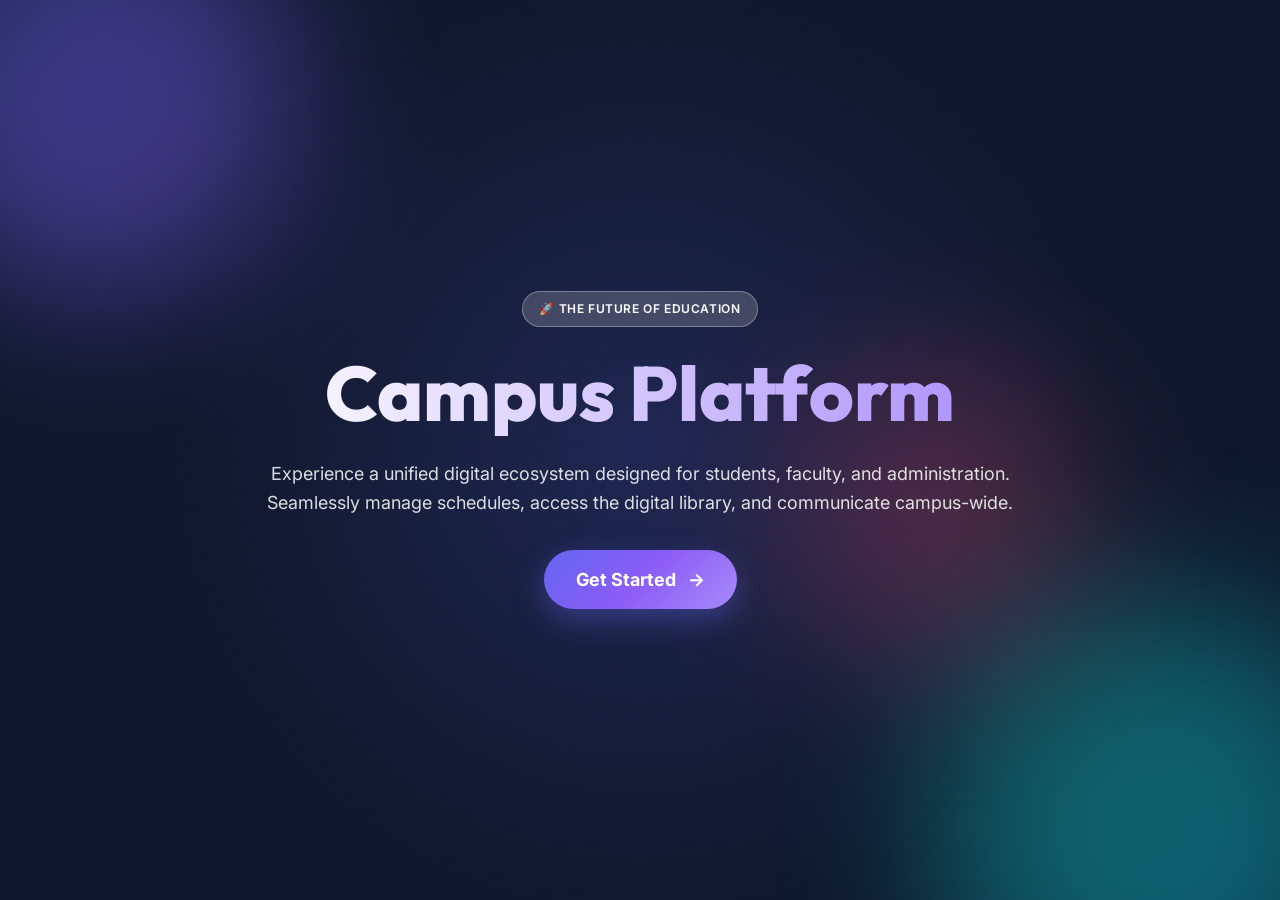
==== index.html @ b272605c "new project begins" ====
<!DOCTYPE html>
<html lang="en">
<head>
  <meta charset="UTF-8">
  <meta name="viewport" content="width=device-width, initial-scale=1.0">
  <meta name="description" content="Campus Platform — Introduction">
  <title>Welcome to Campus Platform</title>
  <link rel="stylesheet" href="css/variables.css">
  <link rel="stylesheet" href="css/base.css">
  <link rel="stylesheet" href="css/components.css">
  <link rel="stylesheet" href="css/themes.css">
  <link rel="stylesheet" href="css/login.css">
  <style>
    .intro-page {
      min-height: 100vh;
      display: flex;
      flex-direction: column;
      align-items: center;
      justify-content: center;
      text-align: center;
      padding: var(--sp-6);
      position: relative;
      z-index: 1;
      color: white;
    }
    .intro-content {
      max-width: 800px;
      animation: scaleIn 0.8s cubic-bezier(0.16, 1, 0.3, 1);
    }
    .intro-title {
      font-size: clamp(3rem, 6vw, 5rem);
      font-weight: var(--fw-extrabold);
      line-height: 1.1;
      margin-bottom: var(--sp-6);
      background: linear-gradient(to right, #ffffff, #a78bfa);
      -webkit-background-clip: text;
      -webkit-text-fill-color: transparent;
    }
    .intro-desc {
      font-size: var(--fs-lg);
      color: rgba(255,255,255,0.85);
      margin-bottom: var(--sp-8);
      line-height: 1.6;
    }
    .btn-get-started {
      display: inline-flex;
      align-items: center;
      gap: var(--sp-3);
      padding: var(--sp-4) var(--sp-8);
      font-size: var(--fs-lg);
      font-weight: var(--fw-bold);
      color: white;
      background: var(--grad-primary);
      border-radius: var(--radius-full);
      text-decoration: none;
      box-shadow: 0 10px 30px rgba(99, 102, 241, 0.4);
      transition: all 0.3s ease;
    }
    .btn-get-started:hover {
      transform: translateY(-3px);
      box-shadow: 0 15px 40px rgba(99, 102, 241, 0.6);
    }
    .intro-bg {
      position: fixed;
      inset: 0;
      background: #0f172a;
      z-index: 0;
    }
    .intro-bg::before {
      content: '';
      position: absolute;
      inset: 0;
      background: radial-gradient(circle at 50% 50%, rgba(99, 102, 241, 0.2) 0%, transparent 60%);
    }
  </style>
</head>
<body>
  <div class="intro-bg">
    <div class="login-mesh"></div>
    <div class="glowing-orb orb-1"></div>
    <div class="glowing-orb orb-2"></div>
    <div class="glowing-orb orb-3"></div>
  </div>

  <div class="intro-page">
    <div class="intro-content">
      <div class="hero-badge" style="margin: 0 auto var(--sp-6);">🚀 The Future of Education</div>
      <h1 class="intro-title">Campus Platform</h1>
      <p class="intro-desc">Experience a unified digital ecosystem designed for students, faculty, and administration. Seamlessly manage schedules, access the digital library, and communicate campus-wide.</p>
      
      <a href="introduction.html" class="btn-get-started">
        Get Started <span>→</span>
      </a>
    </div>
  </div>

  <script src="js/utils.js"></script>
  <script src="js/theme.js"></script>
</body>
</html>
---- css/variables.css ----
/* ============================================
   DESIGN TOKENS — College Campus Website
   ============================================ */

:root {
  /* ── Primary Palette ── */
  --clr-primary-50:  #eef2ff;
  --clr-primary-100: #e0e7ff;
  --clr-primary-200: #c7d2fe;
  --clr-primary-300: #a5b4fc;
  --clr-primary-400: #818cf8;
  --clr-primary-500: #6366f1;
  --clr-primary-600: #4f46e5;
  --clr-primary-700: #4338ca;
  --clr-primary-800: #3730a3;
  --clr-primary-900: #312e81;

  /* ── Accent — Teal/Cyan ── */
  --clr-accent-400: #2dd4bf;
  --clr-accent-500: #14b8a6;
  --clr-accent-600: #0d9488;

  /* ── Warning — Amber ── */
  --clr-warning-400: #fbbf24;
  --clr-warning-500: #f59e0b;
  --clr-warning-600: #d97706;

  /* ── Danger — Rose ── */
  --clr-danger-400: #fb7185;
  --clr-danger-500: #f43f5e;
  --clr-danger-600: #e11d48;

  /* ── Success — Emerald ── */
  --clr-success-400: #34d399;
  --clr-success-500: #10b981;
  --clr-success-600: #059669;

  /* ── Neutrals ── */
  --clr-neutral-50:  #f8fafc;
  --clr-neutral-100: #f1f5f9;
  --clr-neutral-200: #e2e8f0;
  --clr-neutral-300: #cbd5e1;
  --clr-neutral-400: #94a3b8;
  --clr-neutral-500: #64748b;
  --clr-neutral-600: #475569;
  --clr-neutral-700: #334155;
  --clr-neutral-800: #1e293b;
  --clr-neutral-900: #0f172a;
  --clr-neutral-950: #020617;

  /* ── Semantic Colors (Light Theme) ── */
  --bg-body:        #f0f2f8;
  --bg-surface:     #ffffff;
  --bg-surface-alt: #f8f9fc;
  --bg-glass:       rgba(255, 255, 255, 0.65);
  --bg-glass-hover: rgba(255, 255, 255, 0.8);
  --bg-sidebar:     rgba(255, 255, 255, 0.85);
  --bg-input:       #ffffff;
  --bg-overlay:     rgba(15, 23, 42, 0.5);

  --text-primary:   #0f172a;
  --text-secondary: #475569;
  --text-tertiary:  #94a3b8;
  --text-inverse:   #ffffff;
  --text-link:      #4f46e5;

  --border-color:   #e2e8f0;
  --border-light:   rgba(226, 232, 240, 0.6);

  /* ── Gradients ── */
  --grad-primary:   linear-gradient(135deg, #6366f1 0%, #8b5cf6 50%, #a78bfa 100%);
  --grad-accent:    linear-gradient(135deg, #14b8a6 0%, #06b6d4 100%);
  --grad-danger:    linear-gradient(135deg, #f43f5e 0%, #fb7185 100%);
  --grad-warm:      linear-gradient(135deg, #f59e0b 0%, #f97316 100%);
  --grad-hero:      linear-gradient(135deg, #312e81 0%, #4f46e5 30%, #7c3aed 60%, #a78bfa 100%);
  --grad-sidebar:   linear-gradient(180deg, #4f46e5 0%, #6366f1 50%, #7c3aed 100%);

  /* ── Typography ── */
  --font-body:    'Inter', -apple-system, BlinkMacSystemFont, 'Segoe UI', sans-serif;
  --font-heading: 'Outfit', 'Inter', sans-serif;
  --font-mono:    'JetBrains Mono', 'Fira Code', monospace;

  --fs-xs:   0.75rem;    /* 12px */
  --fs-sm:   0.8125rem;  /* 13px */
  --fs-base: 0.9375rem;  /* 15px */
  --fs-md:   1rem;       /* 16px */
  --fs-lg:   1.125rem;   /* 18px */
  --fs-xl:   1.25rem;    /* 20px */
  --fs-2xl:  1.5rem;     /* 24px */
  --fs-3xl:  1.875rem;   /* 30px */
  --fs-4xl:  2.25rem;    /* 36px */

  --fw-normal:   400;
  --fw-medium:   500;
  --fw-semibold: 600;
  --fw-bold:     700;
  --fw-extrabold:800;

  --lh-tight:  1.25;
  --lh-normal: 1.5;
  --lh-relaxed:1.625;

  /* ── Spacing ── */
  --sp-1:  0.25rem;   /* 4px  */
  --sp-2:  0.5rem;    /* 8px  */
  --sp-3:  0.75rem;   /* 12px */
  --sp-4:  1rem;      /* 16px */
  --sp-5:  1.25rem;   /* 20px */
  --sp-6:  1.5rem;    /* 24px */
  --sp-8:  2rem;      /* 32px */
  --sp-10: 2.5rem;    /* 40px */
  --sp-12: 3rem;      /* 48px */
  --sp-16: 4rem;      /* 64px */
  --sp-20: 5rem;      /* 80px */

  /* ── Border Radius ── */
  --radius-sm:   0.375rem;   /* 6px  */
  --radius-md:   0.5rem;     /* 8px  */
  --radius-lg:   0.75rem;    /* 12px */
  --radius-xl:   1rem;       /* 16px */
  --radius-2xl:  1.5rem;     /* 24px */
  --radius-full: 9999px;

  /* ── Shadows ── */
  --shadow-xs:    0 1px 2px rgba(0,0,0,0.05);
  --shadow-sm:    0 1px 3px rgba(0,0,0,0.08), 0 1px 2px rgba(0,0,0,0.06);
  --shadow-md:    0 4px 6px -1px rgba(0,0,0,0.08), 0 2px 4px -1px rgba(0,0,0,0.06);
  --shadow-lg:    0 10px 15px -3px rgba(0,0,0,0.08), 0 4px 6px -2px rgba(0,0,0,0.04);
  --shadow-xl:    0 20px 25px -5px rgba(0,0,0,0.08), 0 10px 10px -5px rgba(0,0,0,0.04);
  --shadow-2xl:   0 25px 50px -12px rgba(0,0,0,0.2);
  --shadow-glow:  0 0 20px rgba(99,102,241,0.3);
  --shadow-glass: 0 8px 32px rgba(0,0,0,0.08);

  /* ── Transitions ── */
  --transition-fast:   150ms cubic-bezier(0.4, 0, 0.2, 1);
  --transition-base:   250ms cubic-bezier(0.4, 0, 0.2, 1);
  --transition-slow:   350ms cubic-bezier(0.4, 0, 0.2, 1);
  --transition-spring: 500ms cubic-bezier(0.34, 1.56, 0.64, 1);

  /* ── Z-Index Scale ── */
  --z-dropdown: 100;
  --z-sticky:   200;
  --z-overlay:  300;
  --z-modal:    400;
  --z-toast:    500;
  --z-tooltip:  600;

  /* ── Layout ── */
  --sidebar-width:     260px;
  --sidebar-collapsed: 72px;
  --header-height:     64px;
  --max-content-width: 1200px;
}
---- css/base.css ----
/* ============================================
   BASE STYLES — Reset, Typography, Globals
   ============================================ */

@import url('https://fonts.googleapis.com/css2?family=Inter:wght@300;400;500;600;700;800&family=Outfit:wght@400;500;600;700;800&family=JetBrains+Mono:wght@400;500&display=swap');

/* ── Reset ── */
*,
*::before,
*::after {
  margin: 0;
  padding: 0;
  box-sizing: border-box;
}

html {
  scroll-behavior: smooth;
  -webkit-text-size-adjust: 100%;
  font-size: 16px;
}

body {
  font-family: var(--font-body);
  font-size: var(--fs-base);
  font-weight: var(--fw-normal);
  line-height: var(--lh-normal);
  color: var(--text-primary);
  background-color: var(--bg-body);
  -webkit-font-smoothing: antialiased;
  -moz-osx-font-smoothing: grayscale;
  overflow-x: hidden;
  transition: background-color var(--transition-slow), color var(--transition-slow);
}

/* ── Typography ── */
h1, h2, h3, h4, h5, h6 {
  font-family: var(--font-heading);
  font-weight: var(--fw-bold);
  line-height: var(--lh-tight);
  color: var(--text-primary);
}

h1 { font-size: var(--fs-4xl); }
h2 { font-size: var(--fs-3xl); }
h3 { font-size: var(--fs-2xl); }
h4 { font-size: var(--fs-xl); }
h5 { font-size: var(--fs-lg); }
h6 { font-size: var(--fs-md); }

p {
  margin-bottom: var(--sp-4);
  color: var(--text-secondary);
}

a {
  color: var(--text-link);
  text-decoration: none;
  transition: color var(--transition-fast);
}

a:hover {
  color: var(--clr-primary-700);
}

strong { font-weight: var(--fw-semibold); }

small { font-size: var(--fs-sm); }

/* ── Lists ── */
ul, ol {
  list-style: none;
}

/* ── Images ── */
img, svg {
  display: block;
  max-width: 100%;
}

/* ── Forms ── */
input, textarea, select, button {
  font-family: inherit;
  font-size: inherit;
  line-height: inherit;
  color: inherit;
  outline: none;
}

button {
  cursor: pointer;
  border: none;
  background: none;
}

input::-webkit-outer-spin-button,
input::-webkit-inner-spin-button {
  -webkit-appearance: none;
  margin: 0;
}

input[type=number] {
  -moz-appearance: textfield;
}

/* ── Scrollbar ── */
::-webkit-scrollbar {
  width: 6px;
  height: 6px;
}

::-webkit-scrollbar-track {
  background: transparent;
}

::-webkit-scrollbar-thumb {
  background: var(--clr-neutral-300);
  border-radius: var(--radius-full);
}

::-webkit-scrollbar-thumb:hover {
  background: var(--clr-neutral-400);
}

/* ── Selection ── */
::selection {
  background: var(--clr-primary-200);
  color: var(--clr-primary-900);
}

/* ── Focus Ring ── */
:focus-visible {
  outline: 2px solid var(--clr-primary-500);
  outline-offset: 2px;
  border-radius: var(--radius-sm);
}

/* ── Utilities ── */
.sr-only {
  position: absolute;
  width: 1px;
  height: 1px;
  padding: 0;
  margin: -1px;
  overflow: hidden;
  clip: rect(0,0,0,0);
  white-space: nowrap;
  border: 0;
}

.text-center { text-align: center; }
.text-right { text-align: right; }
.text-gradient {
  background: var(--grad-primary);
  -webkit-background-clip: text;
  -webkit-text-fill-color: transparent;
  background-clip: text;
}

.flex { display: flex; }
.flex-col { flex-direction: column; }
.items-center { align-items: center; }
.justify-between { justify-content: space-between; }
.justify-center { justify-content: center; }
.gap-1 { gap: var(--sp-1); }
.gap-2 { gap: var(--sp-2); }
.gap-3 { gap: var(--sp-3); }
.gap-4 { gap: var(--sp-4); }
.gap-6 { gap: var(--sp-6); }
.gap-8 { gap: var(--sp-8); }

.w-full { width: 100%; }
.h-full { height: 100%; }

.relative { position: relative; }
.absolute { position: absolute; }

.hidden { display: none !important; }
.visible { display: block !important; }

.truncate {
  overflow: hidden;
  text-overflow: ellipsis;
  white-space: nowrap;
}

/* ── Animations ── */
@keyframes fadeIn {
  from { opacity: 0; }
  to { opacity: 1; }
}

@keyframes fadeInUp {
  from { opacity: 0; transform: translateY(20px); }
  to { opacity: 1; transform: translateY(0); }
}

@keyframes fadeInDown {
  from { opacity: 0; transform: translateY(-20px); }
  to { opacity: 1; transform: translateY(0); }
}

@keyframes slideInLeft {
  from { opacity: 0; transform: translateX(-30px); }
  to { opacity: 1; transform: translateX(0); }
}

@keyframes slideInRight {
  from { opacity: 0; transform: translateX(30px); }
  to { opacity: 1; transform: translateX(0); }
}

@keyframes scaleIn {
  from { opacity: 0; transform: scale(0.9); }
  to { opacity: 1; transform: scale(1); }
}

@keyframes pulse {
  0%, 100% { transform: scale(1); opacity: 1; }
  50% { transform: scale(1.05); opacity: 0.8; }
}

@keyframes pulseRing {
  0% { transform: scale(0.8); opacity: 1; }
  100% { transform: scale(2.5); opacity: 0; }
}

@keyframes spin {
  to { transform: rotate(360deg); }
}

@keyframes shimmer {
  0% { background-position: -200% 0; }
  100% { background-position: 200% 0; }
}

@keyframes float {
  0%, 100% { transform: translateY(0) rotate(0deg); }
  33% { transform: translateY(-10px) rotate(1deg); }
  66% { transform: translateY(5px) rotate(-1deg); }
}

.animate-fade-in { animation: fadeIn 0.5s ease-out; }
.animate-fade-in-up { animation: fadeInUp 0.5s ease-out; }
.animate-fade-in-down { animation: fadeInDown 0.5s ease-out; }
.animate-slide-in-left { animation: slideInLeft 0.5s ease-out; }
.animate-slide-in-right { animation: slideInRight 0.5s ease-out; }
.animate-scale-in { animation: scaleIn 0.3s ease-out; }
---- css/components.css ----
/* ============================================
   REUSABLE COMPONENTS
   ============================================ */

/* ── Cards ── */
.card {
  background: var(--bg-glass);
  backdrop-filter: blur(20px);
  -webkit-backdrop-filter: blur(20px);
  border: 1px solid var(--border-light);
  border-radius: var(--radius-xl);
  padding: var(--sp-6);
  box-shadow: var(--shadow-glass);
  transition: transform var(--transition-base), box-shadow var(--transition-base), background var(--transition-base);
}

.card:hover {
  transform: translateY(-2px);
  box-shadow: var(--shadow-lg);
}

.card-flat {
  background: var(--bg-surface);
  border: 1px solid var(--border-color);
  border-radius: var(--radius-xl);
  padding: var(--sp-6);
  box-shadow: var(--shadow-sm);
}

.card-gradient {
  background: var(--grad-primary);
  border: none;
  border-radius: var(--radius-xl);
  padding: var(--sp-6);
  color: white;
  box-shadow: var(--shadow-lg);
}

.card-gradient h1, .card-gradient h2, .card-gradient h3,
.card-gradient h4, .card-gradient h5, .card-gradient p,
.card-gradient span, .card-gradient label {
  color: white;
}

.card-gradient .text-dim {
  color: rgba(255,255,255,0.75);
}

.card-header {
  display: flex;
  align-items: center;
  justify-content: space-between;
  margin-bottom: var(--sp-4);
}

.card-header h3, .card-header h4 {
  margin: 0;
}

.card-icon {
  width: 44px;
  height: 44px;
  border-radius: var(--radius-lg);
  display: flex;
  align-items: center;
  justify-content: center;
  font-size: 1.25rem;
  flex-shrink: 0;
}

.card-icon.primary { background: var(--clr-primary-100); color: var(--clr-primary-600); }
.card-icon.accent { background: rgba(20,184,166,0.15); color: var(--clr-accent-600); }
.card-icon.warning { background: rgba(245,158,11,0.15); color: var(--clr-warning-600); }
.card-icon.danger { background: rgba(244,63,94,0.15); color: var(--clr-danger-600); }
.card-icon.success { background: rgba(16,185,129,0.15); color: var(--clr-success-600); }

/* ── Buttons ── */
.btn {
  display: inline-flex;
  align-items: center;
  justify-content: center;
  gap: var(--sp-2);
  padding: var(--sp-3) var(--sp-5);
  border-radius: var(--radius-lg);
  font-weight: var(--fw-semibold);
  font-size: var(--fs-sm);
  cursor: pointer;
  border: none;
  transition: all var(--transition-base);
  white-space: nowrap;
  position: relative;
  overflow: hidden;
  line-height: 1.4;
}

.btn::after {
  content: '';
  position: absolute;
  inset: 0;
  background: rgba(255,255,255,0.15);
  opacity: 0;
  transition: opacity var(--transition-fast);
}

.btn:hover::after {
  opacity: 1;
}

.btn:active {
  transform: scale(0.97);
}

.btn-primary {
  background: var(--grad-primary);
  color: white;
  box-shadow: 0 4px 14px rgba(99,102,241,0.35);
}

.btn-primary:hover {
  box-shadow: 0 6px 20px rgba(99,102,241,0.45);
  transform: translateY(-1px);
}

.btn-secondary {
  background: var(--bg-surface);
  color: var(--text-primary);
  border: 1px solid var(--border-color);
}

.btn-secondary:hover {
  background: var(--clr-neutral-100);
  border-color: var(--clr-neutral-300);
}

.btn-accent {
  background: var(--grad-accent);
  color: white;
  box-shadow: 0 4px 14px rgba(20,184,166,0.35);
}

.btn-danger {
  background: var(--grad-danger);
  color: white;
  box-shadow: 0 4px 14px rgba(244,63,94,0.35);
}

.btn-ghost {
  background: transparent;
  color: var(--text-secondary);
  padding: var(--sp-2) var(--sp-3);
}

.btn-ghost:hover {
  background: var(--clr-neutral-100);
  color: var(--text-primary);
}

.btn-sm {
  padding: var(--sp-2) var(--sp-3);
  font-size: var(--fs-xs);
  border-radius: var(--radius-md);
}

.btn-lg {
  padding: var(--sp-4) var(--sp-8);
  font-size: var(--fs-md);
  border-radius: var(--radius-xl);
}

.btn-icon {
  width: 40px;
  height: 40px;
  padding: 0;
  border-radius: var(--radius-lg);
}

/* ── Form Inputs ── */
.form-group {
  display: flex;
  flex-direction: column;
  gap: var(--sp-2);
  margin-bottom: var(--sp-5);
}

.form-label {
  font-size: var(--fs-sm);
  font-weight: var(--fw-medium);
  color: var(--text-secondary);
}

.form-input {
  width: 100%;
  padding: var(--sp-3) var(--sp-4);
  background: var(--bg-input);
  border: 1.5px solid var(--border-color);
  border-radius: var(--radius-lg);
  font-size: var(--fs-base);
  color: var(--text-primary);
  transition: all var(--transition-base);
}

.form-input:focus {
  border-color: var(--clr-primary-500);
  box-shadow: 0 0 0 3px rgba(99,102,241,0.15);
}

.form-input::placeholder {
  color: var(--text-tertiary);
}

.form-input-icon {
  position: relative;
}

.form-input-icon .form-input {
  padding-left: 2.75rem;
}

.form-input-icon .input-icon {
  position: absolute;
  left: var(--sp-3);
  top: 50%;
  transform: translateY(-50%);
  color: var(--text-tertiary);
  font-size: 1.1rem;
  pointer-events: none;
}

textarea.form-input {
  min-height: 100px;
  resize: vertical;
}

select.form-input {
  cursor: pointer;
  appearance: none;
  background-image: url("data:image/svg+xml,%3Csvg xmlns='http://www.w3.org/2000/svg' width='16' height='16' viewBox='0 0 24 24' fill='none' stroke='%2394a3b8' stroke-width='2' stroke-linecap='round' stroke-linejoin='round'%3E%3Cpolyline points='6 9 12 15 18 9'/%3E%3C/svg%3E");
  background-repeat: no-repeat;
  background-position: right 12px center;
  padding-right: 2.5rem;
}

/* ── Checkbox ── */
.checkbox-group {
  display: flex;
  align-items: center;
  gap: var(--sp-3);
  cursor: pointer;
}

.checkbox-group input[type="checkbox"] {
  width: 20px;
  height: 20px;
  accent-color: var(--clr-primary-600);
  cursor: pointer;
  border-radius: var(--radius-sm);
}

.checkbox-label {
  font-size: var(--fs-sm);
  color: var(--text-secondary);
  user-select: none;
}

/* ── Modal ── */
.modal-overlay {
  position: fixed;
  inset: 0;
  background: var(--bg-overlay);
  backdrop-filter: blur(4px);
  display: flex;
  align-items: center;
  justify-content: center;
  z-index: var(--z-modal);
  opacity: 0;
  visibility: hidden;
  transition: all var(--transition-base);
}

.modal-overlay.active {
  opacity: 1;
  visibility: visible;
}

.modal {
  background: var(--bg-surface);
  border-radius: var(--radius-2xl);
  padding: var(--sp-8);
  max-width: 480px;
  width: 90%;
  max-height: 85vh;
  overflow-y: auto;
  box-shadow: var(--shadow-2xl);
  transform: scale(0.9) translateY(20px);
  transition: transform var(--transition-spring);
}

.modal-overlay.active .modal {
  transform: scale(1) translateY(0);
}

.modal-header {
  display: flex;
  align-items: center;
  justify-content: space-between;
  margin-bottom: var(--sp-6);
}

.modal-header h3 {
  font-size: var(--fs-xl);
}

.modal-close {
  width: 36px;
  height: 36px;
  border-radius: var(--radius-full);
  display: flex;
  align-items: center;
  justify-content: center;
  cursor: pointer;
  border: none;
  background: var(--clr-neutral-100);
  color: var(--text-secondary);
  font-size: 1.25rem;
  transition: all var(--transition-fast);
}

.modal-close:hover {
  background: var(--clr-neutral-200);
  color: var(--text-primary);
}

.modal-footer {
  display: flex;
  justify-content: flex-end;
  gap: var(--sp-3);
  margin-top: var(--sp-6);
  padding-top: var(--sp-6);
  border-top: 1px solid var(--border-color);
}

/* ── Toast ── */
.toast-container {
  position: fixed;
  top: var(--sp-6);
  right: var(--sp-6);
  display: flex;
  flex-direction: column;
  gap: var(--sp-3);
  z-index: var(--z-toast);
  pointer-events: none;
}

.toast {
  display: flex;
  align-items: center;
  gap: var(--sp-3);
  padding: var(--sp-4) var(--sp-5);
  background: var(--bg-surface);
  border-radius: var(--radius-xl);
  box-shadow: var(--shadow-xl);
  border-left: 4px solid var(--clr-primary-500);
  min-width: 300px;
  max-width: 420px;
  pointer-events: all;
  animation: slideInRight 0.4s ease-out, fadeIn 0.4s ease-out;
}

.toast.success { border-left-color: var(--clr-success-500); }
.toast.warning { border-left-color: var(--clr-warning-500); }
.toast.error { border-left-color: var(--clr-danger-500); }
.toast.info { border-left-color: var(--clr-primary-500); }

.toast-icon {
  font-size: 1.25rem;
  flex-shrink: 0;
}

.toast-content {
  flex: 1;
}

.toast-title {
  font-weight: var(--fw-semibold);
  font-size: var(--fs-sm);
  color: var(--text-primary);
}

.toast-message {
  font-size: var(--fs-xs);
  color: var(--text-secondary);
  margin: 0;
}

.toast-close {
  cursor: pointer;
  background: none;
  border: none;
  color: var(--text-tertiary);
  font-size: 1rem;
  padding: var(--sp-1);
  flex-shrink: 0;
}

/* ── Badge ── */
.badge {
  display: inline-flex;
  align-items: center;
  gap: var(--sp-1);
  padding: 2px var(--sp-3);
  border-radius: var(--radius-full);
  font-size: var(--fs-xs);
  font-weight: var(--fw-semibold);
  white-space: nowrap;
}

.badge-primary { background: var(--clr-primary-100); color: var(--clr-primary-700); }
.badge-accent { background: rgba(20,184,166,0.15); color: var(--clr-accent-600); }
.badge-warning { background: rgba(245,158,11,0.15); color: var(--clr-warning-600); }
.badge-danger { background: rgba(244,63,94,0.15); color: var(--clr-danger-600); }
.badge-success { background: rgba(16,185,129,0.15); color: var(--clr-success-600); }
.badge-neutral { background: var(--clr-neutral-100); color: var(--clr-neutral-600); }

/* ── Tag ── */
.tag {
  display: inline-flex;
  align-items: center;
  gap: var(--sp-1);
  padding: var(--sp-1) var(--sp-3);
  border-radius: var(--radius-full);
  font-size: var(--fs-xs);
  font-weight: var(--fw-medium);
  background: var(--clr-neutral-100);
  color: var(--clr-neutral-600);
  cursor: pointer;
  transition: all var(--transition-fast);
  border: 1.5px solid transparent;
}

.tag:hover, .tag.active {
  background: var(--clr-primary-100);
  color: var(--clr-primary-700);
  border-color: var(--clr-primary-300);
}

/* ── Avatar ── */
.avatar {
  width: 40px;
  height: 40px;
  border-radius: var(--radius-full);
  overflow: hidden;
  display: flex;
  align-items: center;
  justify-content: center;
  font-weight: var(--fw-bold);
  font-size: var(--fs-sm);
  color: white;
  background: var(--grad-primary);
  flex-shrink: 0;
  position: relative;
}

.avatar img {
  width: 100%;
  height: 100%;
  object-fit: cover;
}

.avatar-sm { width: 32px; height: 32px; font-size: var(--fs-xs); }
.avatar-lg { width: 56px; height: 56px; font-size: var(--fs-lg); }
.avatar-xl { width: 80px; height: 80px; font-size: var(--fs-2xl); }

.avatar-status {
  position: absolute;
  bottom: 1px;
  right: 1px;
  width: 10px;
  height: 10px;
  border-radius: 50%;
  border: 2px solid var(--bg-surface);
  background: var(--clr-success-500);
}

/* ── Search Bar ── */
.search-bar {
  position: relative;
  max-width: 400px;
}

.search-bar input {
  width: 100%;
  padding: var(--sp-3) var(--sp-4) var(--sp-3) 2.75rem;
  background: var(--bg-surface);
  border: 1.5px solid var(--border-color);
  border-radius: var(--radius-full);
  font-size: var(--fs-sm);
  color: var(--text-primary);
  transition: all var(--transition-base);
}

.search-bar input:focus {
  border-color: var(--clr-primary-400);
  box-shadow: 0 0 0 3px rgba(99,102,241,0.12);
  background: var(--bg-input);
}

.search-bar .search-icon {
  position: absolute;
  left: var(--sp-4);
  top: 50%;
  transform: translateY(-50%);
  color: var(--text-tertiary);
  font-size: 1rem;
  pointer-events: none;
}

/* ── Tabs ── */
.tab-nav {
  display: flex;
  gap: var(--sp-1);
  background: var(--clr-neutral-100);
  padding: var(--sp-1);
  border-radius: var(--radius-xl);
  overflow-x: auto;
}

.tab-btn {
  padding: var(--sp-2) var(--sp-5);
  border-radius: var(--radius-lg);
  font-size: var(--fs-sm);
  font-weight: var(--fw-medium);
  color: var(--text-secondary);
  background: transparent;
  border: none;
  cursor: pointer;
  transition: all var(--transition-base);
  white-space: nowrap;
}

.tab-btn:hover {
  color: var(--text-primary);
}

.tab-btn.active {
  background: var(--bg-surface);
  color: var(--clr-primary-600);
  font-weight: var(--fw-semibold);
  box-shadow: var(--shadow-sm);
}

/* ── Progress Ring ── */
.progress-ring {
  position: relative;
  width: 80px;
  height: 80px;
}

.progress-ring svg {
  width: 100%;
  height: 100%;
  transform: rotate(-90deg);
}

.progress-ring .ring-bg {
  fill: none;
  stroke: var(--clr-neutral-200);
  stroke-width: 6;
}

.progress-ring .ring-fill {
  fill: none;
  stroke: url(#ringGradient);
  stroke-width: 6;
  stroke-linecap: round;
  transition: stroke-dashoffset 1s ease-out;
}

.progress-ring .ring-text {
  position: absolute;
  inset: 0;
  display: flex;
  align-items: center;
  justify-content: center;
  font-weight: var(--fw-bold);
  font-size: var(--fs-lg);
  color: var(--text-primary);
}

/* ── Schedule Card ── */
.schedule-card {
  display: flex;
  align-items: stretch;
  gap: var(--sp-4);
  padding: var(--sp-4);
  border-radius: var(--radius-lg);
  background: var(--bg-surface);
  border: 1px solid var(--border-color);
  transition: all var(--transition-base);
}

.schedule-card:hover {
  border-color: var(--clr-primary-300);
  box-shadow: var(--shadow-md);
}

.schedule-time-bar {
  width: 4px;
  border-radius: var(--radius-full);
  background: var(--grad-primary);
  flex-shrink: 0;
}

.schedule-time-bar.accent { background: var(--grad-accent); }
.schedule-time-bar.warning { background: var(--grad-warm); }
.schedule-time-bar.danger { background: var(--grad-danger); }

.schedule-info {
  flex: 1;
}

.schedule-subject {
  font-weight: var(--fw-semibold);
  color: var(--text-primary);
  margin-bottom: 2px;
}

.schedule-details {
  font-size: var(--fs-xs);
  color: var(--text-tertiary);
}

.schedule-time {
  font-size: var(--fs-sm);
  font-weight: var(--fw-medium);
  color: var(--text-secondary);
  white-space: nowrap;
}

/* ── Chat Bubble ── */
.chat-container {
  display: flex;
  flex-direction: column;
  gap: var(--sp-3);
  padding: var(--sp-4);
  max-height: 400px;
  overflow-y: auto;
}

.chat-bubble {
  max-width: 75%;
  padding: var(--sp-3) var(--sp-4);
  border-radius: var(--radius-xl);
  font-size: var(--fs-sm);
  line-height: var(--lh-normal);
  animation: fadeInUp 0.3s ease-out;
}

.chat-bubble.sent {
  align-self: flex-end;
  background: var(--grad-primary);
  color: white;
  border-bottom-right-radius: var(--radius-sm);
}

.chat-bubble.received {
  align-self: flex-start;
  background: var(--clr-neutral-100);
  color: var(--text-primary);
  border-bottom-left-radius: var(--radius-sm);
}

.chat-bubble .chat-sender {
  font-size: var(--fs-xs);
  font-weight: var(--fw-semibold);
  margin-bottom: 2px;
  opacity: 0.85;
}

.chat-bubble .chat-time {
  font-size: 0.65rem;
  opacity: 0.6;
  margin-top: var(--sp-1);
  text-align: right;
}

.chat-input-bar {
  display: flex;
  gap: var(--sp-2);
  padding: var(--sp-3);
  border-top: 1px solid var(--border-color);
}

.chat-input-bar input {
  flex: 1;
  padding: var(--sp-3) var(--sp-4);
  border: 1.5px solid var(--border-color);
  border-radius: var(--radius-full);
  font-size: var(--fs-sm);
  background: var(--bg-input);
  color: var(--text-primary);
}

.chat-input-bar input:focus {
  border-color: var(--clr-primary-400);
  outline: none;
}

/* ── SOS Button ── */
.sos-btn {
  position: relative;
  width: 120px;
  height: 120px;
  border-radius: 50%;
  background: var(--grad-danger);
  color: white;
  font-size: var(--fs-xl);
  font-weight: var(--fw-extrabold);
  border: none;
  cursor: pointer;
  display: flex;
  align-items: center;
  justify-content: center;
  box-shadow: 0 8px 30px rgba(244,63,94,0.4);
  transition: transform var(--transition-base);
  z-index: 1;
}

.sos-btn:hover {
  transform: scale(1.08);
}

.sos-btn::before,
.sos-btn::after {
  content: '';
  position: absolute;
  inset: -8px;
  border-radius: 50%;
  border: 3px solid var(--clr-danger-400);
  animation: pulseRing 2s ease-out infinite;
}

.sos-btn::after {
  animation-delay: 1s;
}

/* ── Stat Card ── */
.stat-card {
  display: flex;
  align-items: center;
  gap: var(--sp-4);
}

.stat-value {
  font-family: var(--font-heading);
  font-size: var(--fs-3xl);
  font-weight: var(--fw-extrabold);
  color: var(--text-primary);
  line-height: 1;
}

.stat-label {
  font-size: var(--fs-sm);
  color: var(--text-tertiary);
  margin-top: 2px;
}

/* ── Table ── */
.data-table {
  width: 100%;
  border-collapse: collapse;
}

.data-table th {
  text-align: left;
  padding: var(--sp-3) var(--sp-4);
  font-size: var(--fs-xs);
  font-weight: var(--fw-semibold);
  color: var(--text-tertiary);
  text-transform: uppercase;
  letter-spacing: 0.05em;
  border-bottom: 1px solid var(--border-color);
}

.data-table td {
  padding: var(--sp-3) var(--sp-4);
  font-size: var(--fs-sm);
  color: var(--text-secondary);
  border-bottom: 1px solid var(--border-light);
}

.data-table tr:hover td {
  background: var(--bg-surface-alt);
}

/* ── Empty State ── */
.empty-state {
  display: flex;
  flex-direction: column;
  align-items: center;
  justify-content: center;
  padding: var(--sp-12) var(--sp-6);
  text-align: center;
}

.empty-state-icon {
  font-size: 3rem;
  margin-bottom: var(--sp-4);
  opacity: 0.4;
}

.empty-state h4 {
  color: var(--text-secondary);
  margin-bottom: var(--sp-2);
}

.empty-state p {
  color: var(--text-tertiary);
  font-size: var(--fs-sm);
  max-width: 300px;
}

/* ── Star Rating ── */
.star-rating {
  display: flex;
  gap: var(--sp-1);
}

.star-rating .star {
  font-size: 1.5rem;
  cursor: pointer;
  color: var(--clr-neutral-300);
  transition: color var(--transition-fast), transform var(--transition-fast);
}

.star-rating .star:hover,
.star-rating .star.active {
  color: var(--clr-warning-500);
  transform: scale(1.15);
}

/* ── Skeleton Loading ── */
.skeleton {
  background: linear-gradient(90deg, var(--clr-neutral-100) 25%, var(--clr-neutral-200) 50%, var(--clr-neutral-100) 75%);
  background-size: 200% 100%;
  animation: shimmer 1.5s infinite;
  border-radius: var(--radius-md);
}

.skeleton-text {
  height: 14px;
  margin-bottom: var(--sp-2);
  width: 80%;
}

.skeleton-title {
  height: 22px;
  margin-bottom: var(--sp-3);
  width: 50%;
}

.skeleton-circle {
  border-radius: 50%;
}

/* ── Divider ── */
.divider {
  height: 1px;
  background: var(--border-color);
  margin: var(--sp-6) 0;
}

/* ── Dropdown ── */
.dropdown {
  position: relative;
  display: inline-block;
}

.dropdown-menu {
  position: absolute;
  top: calc(100% + 4px);
  right: 0;
  background: var(--bg-surface);
  border: 1px solid var(--border-color);
  border-radius: var(--radius-xl);
  padding: var(--sp-2);
  min-width: 180px;
  box-shadow: var(--shadow-xl);
  z-index: var(--z-dropdown);
  opacity: 0;
  visibility: hidden;
  transform: translateY(-8px);
  transition: all var(--transition-base);
}

.dropdown-menu.active {
  opacity: 1;
  visibility: visible;
  transform: translateY(0);
}

.dropdown-item {
  display: flex;
  align-items: center;
  gap: var(--sp-3);
  padding: var(--sp-2) var(--sp-3);
  border-radius: var(--radius-md);
  font-size: var(--fs-sm);
  color: var(--text-secondary);
  cursor: pointer;
  transition: all var(--transition-fast);
  border: none;
  background: none;
  width: 100%;
  text-align: left;
}

.dropdown-item:hover {
  background: var(--clr-neutral-100);
  color: var(--text-primary);
}

/* ── Event Calendar ── */
.calendar-grid {
  display: grid;
  grid-template-columns: repeat(7, 1fr);
  gap: 2px;
}

.calendar-day-header {
  text-align: center;
  font-size: var(--fs-xs);
  font-weight: var(--fw-semibold);
  color: var(--text-tertiary);
  padding: var(--sp-2);
}

.calendar-day {
  aspect-ratio: 1;
  display: flex;
  align-items: center;
  justify-content: center;
  font-size: var(--fs-sm);
  color: var(--text-secondary);
  border-radius: var(--radius-md);
  cursor: pointer;
  transition: all var(--transition-fast);
  position: relative;
}

.calendar-day:hover {
  background: var(--clr-primary-100);
  color: var(--clr-primary-700);
}

.calendar-day.today {
  background: var(--clr-primary-600);
  color: white;
  font-weight: var(--fw-bold);
}

.calendar-day.has-event::after {
  content: '';
  position: absolute;
  bottom: 4px;
  width: 4px;
  height: 4px;
  border-radius: 50%;
  background: var(--clr-primary-500);
}

.calendar-day.today.has-event::after {
  background: white;
}

.calendar-day.other-month {
  color: var(--text-tertiary);
  opacity: 0.4;
}

/* ── Notification Dot ── */
.notif-dot {
  position: absolute;
  top: -2px;
  right: -2px;
  width: 8px;
  height: 8px;
  border-radius: 50%;
  background: var(--clr-danger-500);
  border: 2px solid var(--bg-surface);
}

/* ── Quick Action Grid ── */
.quick-actions {
  display: grid;
  grid-template-columns: repeat(auto-fill, minmax(140px, 1fr));
  gap: var(--sp-4);
}

.quick-action-item {
  display: flex;
  flex-direction: column;
  align-items: center;
  gap: var(--sp-3);
  padding: var(--sp-5) var(--sp-4);
  border-radius: var(--radius-xl);
  background: var(--bg-surface);
  border: 1px solid var(--border-color);
  cursor: pointer;
  transition: all var(--transition-base);
  text-align: center;
}

.quick-action-item:hover {
  border-color: var(--clr-primary-300);
  box-shadow: var(--shadow-md);
  transform: translateY(-3px);
}

.quick-action-item .qa-icon {
  font-size: 1.5rem;
  width: 48px;
  height: 48px;
  display: flex;
  align-items: center;
  justify-content: center;
  border-radius: var(--radius-lg);
  background: var(--clr-primary-100);
}

.quick-action-item .qa-label {
  font-size: var(--fs-xs);
  font-weight: var(--fw-medium);
  color: var(--text-secondary);
}

/* ── Grid Layouts ── */
.grid-2 {
  display: grid;
  grid-template-columns: repeat(2, 1fr);
  gap: var(--sp-6);
}

.grid-3 {
  display: grid;
  grid-template-columns: repeat(3, 1fr);
  gap: var(--sp-6);
}

.grid-4 {
  display: grid;
  grid-template-columns: repeat(4, 1fr);
  gap: var(--sp-6);
}

@media (max-width: 1024px) {
  .grid-4 { grid-template-columns: repeat(2, 1fr); }
  .grid-3 { grid-template-columns: repeat(2, 1fr); }
}

@media (max-width: 640px) {
  .grid-4, .grid-3, .grid-2 { grid-template-columns: 1fr; }
  .quick-actions { grid-template-columns: repeat(2, 1fr); }
}
---- css/themes.css ----
/* ============================================
   DARK MODE THEME
   ============================================ */

[data-theme="dark"] {
  --bg-body:        #0c0f1a;
  --bg-surface:     #151929;
  --bg-surface-alt: #1a1f35;
  --bg-glass:       rgba(21, 25, 41, 0.75);
  --bg-glass-hover: rgba(21, 25, 41, 0.9);
  --bg-sidebar:     rgba(21, 25, 41, 0.92);
  --bg-input:       #1a1f35;
  --bg-overlay:     rgba(0, 0, 0, 0.6);

  --text-primary:   #f1f5f9;
  --text-secondary: #94a3b8;
  --text-tertiary:  #64748b;
  --text-inverse:   #0f172a;
  --text-link:      #818cf8;

  --border-color:   #2a2f45;
  --border-light:   rgba(42, 47, 69, 0.6);

  --shadow-xs:    0 1px 2px rgba(0,0,0,0.2);
  --shadow-sm:    0 1px 3px rgba(0,0,0,0.3), 0 1px 2px rgba(0,0,0,0.2);
  --shadow-md:    0 4px 6px -1px rgba(0,0,0,0.3), 0 2px 4px -1px rgba(0,0,0,0.2);
  --shadow-lg:    0 10px 15px -3px rgba(0,0,0,0.3), 0 4px 6px -2px rgba(0,0,0,0.2);
  --shadow-xl:    0 20px 25px -5px rgba(0,0,0,0.3), 0 10px 10px -5px rgba(0,0,0,0.2);
  --shadow-2xl:   0 25px 50px -12px rgba(0,0,0,0.5);
  --shadow-glow:  0 0 20px rgba(129,140,248,0.2);
  --shadow-glass: 0 8px 32px rgba(0,0,0,0.2);

  --grad-sidebar: linear-gradient(180deg, #1e1b4b 0%, #312e81 50%, #3b0764 100%);
}

/* Dark mode specific component overrides */
[data-theme="dark"] .btn-secondary {
  background: var(--bg-surface-alt);
  border-color: var(--border-color);
  color: var(--text-primary);
}

[data-theme="dark"] .btn-secondary:hover {
  background: #222842;
  border-color: #3a4060;
}

[data-theme="dark"] .btn-ghost:hover {
  background: var(--bg-surface-alt);
}

[data-theme="dark"] .tab-nav {
  background: var(--bg-surface-alt);
}

[data-theme="dark"] .tab-btn.active {
  background: var(--bg-surface);
}

[data-theme="dark"] .search-bar input {
  background: var(--bg-surface-alt);
  border-color: var(--border-color);
}

[data-theme="dark"] .search-bar input:focus {
  border-color: var(--clr-primary-500);
  background: var(--bg-surface);
}

[data-theme="dark"] .schedule-card {
  background: var(--bg-surface-alt);
  border-color: var(--border-color);
}

[data-theme="dark"] .chat-bubble.received {
  background: var(--bg-surface-alt);
  color: var(--text-primary);
}

[data-theme="dark"] .quick-action-item {
  background: var(--bg-surface-alt);
  border-color: var(--border-color);
}

[data-theme="dark"] .quick-action-item .qa-icon {
  background: rgba(99,102,241,0.2);
}

[data-theme="dark"] .card-icon.primary { background: rgba(99,102,241,0.2); }
[data-theme="dark"] .card-icon.accent { background: rgba(20,184,166,0.2); }
[data-theme="dark"] .card-icon.warning { background: rgba(245,158,11,0.2); }
[data-theme="dark"] .card-icon.danger { background: rgba(244,63,94,0.2); }
[data-theme="dark"] .card-icon.success { background: rgba(16,185,129,0.2); }

[data-theme="dark"] .badge-primary { background: rgba(99,102,241,0.2); color: var(--clr-primary-300); }
[data-theme="dark"] .badge-accent { background: rgba(20,184,166,0.2); color: var(--clr-accent-400); }
[data-theme="dark"] .badge-warning { background: rgba(245,158,11,0.2); color: var(--clr-warning-400); }
[data-theme="dark"] .badge-danger { background: rgba(244,63,94,0.2); color: var(--clr-danger-400); }
[data-theme="dark"] .badge-success { background: rgba(16,185,129,0.2); color: var(--clr-success-400); }
[data-theme="dark"] .badge-neutral { background: rgba(100,116,139,0.2); color: var(--clr-neutral-400); }

[data-theme="dark"] .tag {
  background: var(--bg-surface-alt);
  color: var(--text-secondary);
}

[data-theme="dark"] .tag:hover, [data-theme="dark"] .tag.active {
  background: rgba(99,102,241,0.2);
  color: var(--clr-primary-300);
  border-color: var(--clr-primary-600);
}

[data-theme="dark"] .modal-close {
  background: var(--bg-surface-alt);
  color: var(--text-secondary);
}

[data-theme="dark"] .modal-close:hover {
  background: #2a2f45;
}

[data-theme="dark"] .toast {
  background: var(--bg-surface);
  border: 1px solid var(--border-color);
}

[data-theme="dark"] .calendar-day:hover {
  background: rgba(99,102,241,0.2);
  color: var(--clr-primary-300);
}

[data-theme="dark"] .star-rating .star {
  color: var(--clr-neutral-600);
}

[data-theme="dark"] .skeleton {
  background: linear-gradient(90deg, #1a1f35 25%, #222842 50%, #1a1f35 75%);
  background-size: 200% 100%;
}

[data-theme="dark"] .data-table tr:hover td {
  background: var(--bg-surface-alt);
}

[data-theme="dark"] .dropdown-item:hover {
  background: var(--bg-surface-alt);
}

[data-theme="dark"] ::-webkit-scrollbar-thumb {
  background: var(--clr-neutral-600);
}

[data-theme="dark"] ::-webkit-scrollbar-thumb:hover {
  background: var(--clr-neutral-500);
}

[data-theme="dark"] ::selection {
  background: rgba(99,102,241,0.3);
  color: var(--clr-primary-200);
}

/* ── Theme Toggle Switch ── */
.theme-toggle {
  position: relative;
  width: 52px;
  height: 28px;
  background: var(--clr-neutral-200);
  border-radius: var(--radius-full);
  cursor: pointer;
  border: none;
  padding: 3px;
  transition: background var(--transition-base);
  display: flex;
  align-items: center;
}

.theme-toggle .toggle-thumb {
  width: 22px;
  height: 22px;
  border-radius: 50%;
  background: white;
  box-shadow: var(--shadow-sm);
  transition: transform var(--transition-spring);
  display: flex;
  align-items: center;
  justify-content: center;
  font-size: 0.75rem;
}

[data-theme="dark"] .theme-toggle {
  background: var(--clr-primary-700);
}

[data-theme="dark"] .theme-toggle .toggle-thumb {
  transform: translateX(24px);
}
---- css/login.css ----
/* ============================================
   PREMIUM LOGIN PAGE STYLES — Next-Gen UI
   ============================================ */

.login-page {
  min-height: 100vh;
  width: 100vw;
  display: flex;
  align-items: center;
  justify-content: center;
  position: relative;
  overflow-x: hidden;
  background: var(--bg-body);
  padding: var(--sp-6);
}

/* ── Dynamic Mesh Gradient Background ── */
.login-bg {
  position: fixed;
  inset: 0;
  z-index: 0;
  overflow: hidden;
  background: radial-gradient(circle at 15% 20%, rgba(99, 102, 241, 0.15) 0%, transparent 40%),
              radial-gradient(circle at 85% 80%, rgba(139, 92, 246, 0.15) 0%, transparent 45%),
              radial-gradient(circle at 50% 50%, rgba(20, 184, 166, 0.08) 0%, transparent 50%),
              var(--bg-body);
}

.login-mesh {
  position: absolute;
  inset: -50%;
  background-image: 
    radial-gradient(rgba(99, 102, 241, 0.12) 1px, transparent 1px),
    radial-gradient(rgba(139, 92, 246, 0.08) 1px, transparent 1px);
  background-size: 32px 32px;
  background-position: 0 0, 16px 16px;
  opacity: 0.6;
  animation: meshMove 40s linear infinite;
}

@keyframes meshMove {
  0% { transform: rotate(0deg) scale(1); }
  50% { transform: rotate(180deg) scale(1.1); }
  100% { transform: rotate(360deg) scale(1); }
}

.glowing-orb {
  position: absolute;
  border-radius: 50%;
  filter: blur(80px);
  opacity: 0.45;
  pointer-events: none;
  animation: floatOrb 14s ease-in-out infinite alternate;
}

.orb-1 {
  width: 400px;
  height: 400px;
  background: linear-gradient(135deg, #6366f1, #8b5cf6);
  top: -100px;
  left: -100px;
}

.orb-2 {
  width: 450px;
  height: 450px;
  background: linear-gradient(135deg, #14b8a6, #06b6d4);
  bottom: -150px;
  right: -100px;
  animation-delay: -5s;
}

.orb-3 {
  width: 300px;
  height: 300px;
  background: linear-gradient(135deg, #f43f5e, #fb7185);
  top: 40%;
  right: 15%;
  animation-delay: -8s;
  opacity: 0.25;
}

@keyframes floatOrb {
  0% { transform: translateY(0) scale(1); }
  100% { transform: translateY(-40px) scale(1.1); }
}

/* ── Split Wrapper ── */
.login-wrapper {
  position: relative;
  z-index: 1;
  width: 100%;
  max-width: 1100px;
  display: grid;
  grid-template-columns: 1fr 1.15fr;
  gap: var(--sp-8);
  align-items: center;
  animation: scaleIn 0.6s cubic-bezier(0.16, 1, 0.3, 1);
}

/* ── Hero Side (Left) ── */
.login-hero {
  display: flex;
  flex-direction: column;
  justify-content: space-between;
  padding: var(--sp-8);
  height: 100%;
  min-height: 540px;
  border-radius: var(--radius-2xl);
  background: linear-gradient(135deg, rgba(99, 102, 241, 0.9) 0%, rgba(139, 92, 246, 0.85) 60%, rgba(124, 58, 237, 0.9) 100%);
  color: white;
  position: relative;
  overflow: hidden;
  box-shadow: 0 20px 50px rgba(99, 102, 241, 0.3);
}

.login-hero::before {
  content: '';
  position: absolute;
  inset: 0;
  background: radial-gradient(circle at 0% 0%, rgba(255,255,255,0.2) 0%, transparent 60%);
  pointer-events: none;
}

.hero-badge {
  display: inline-flex;
  align-items: center;
  gap: var(--sp-2);
  padding: var(--sp-2) var(--sp-4);
  border-radius: var(--radius-full);
  background: rgba(255, 255, 255, 0.18);
  backdrop-filter: blur(10px);
  border: 1px solid rgba(255, 255, 255, 0.3);
  font-size: var(--fs-xs);
  font-weight: var(--fw-semibold);
  width: fit-content;
  margin-bottom: var(--sp-6);
  letter-spacing: 0.05em;
  text-transform: uppercase;
}

.hero-title {
  font-size: var(--fs-4xl);
  font-weight: var(--fw-extrabold);
  line-height: 1.15;
  color: white;
  margin-bottom: var(--sp-4);
}

.hero-desc {
  font-size: var(--fs-base);
  color: rgba(255, 255, 255, 0.85);
  line-height: var(--lh-relaxed);
  margin-bottom: var(--sp-8);
}

.hero-features {
  display: grid;
  grid-template-columns: repeat(2, 1fr);
  gap: var(--sp-4);
  margin-top: auto;
}

.hero-feature-card {
  background: rgba(255, 255, 255, 0.12);
  backdrop-filter: blur(12px);
  border: 1px solid rgba(255, 255, 255, 0.2);
  border-radius: var(--radius-xl);
  padding: var(--sp-4);
  display: flex;
  align-items: center;
  gap: var(--sp-3);
  transition: transform var(--transition-base), background var(--transition-base);
}

.hero-feature-card:hover {
  transform: translateY(-3px);
  background: rgba(255, 255, 255, 0.2);
}

.hero-feature-icon {
  font-size: 1.5rem;
  width: 42px;
  height: 42px;
  border-radius: var(--radius-lg);
  background: rgba(255, 255, 255, 0.2);
  display: flex;
  align-items: center;
  justify-content: center;
  flex-shrink: 0;
}

.hero-feature-text h5 {
  font-size: var(--fs-sm);
  color: white;
  margin-bottom: 2px;
  font-weight: var(--fw-semibold);
}

.hero-feature-text p {
  font-size: 0.72rem;
  color: rgba(255, 255, 255, 0.75);
  margin: 0;
}

/* ── Form Side (Right) ── */
.login-card {
  background: var(--bg-glass);
  backdrop-filter: blur(30px);
  -webkit-backdrop-filter: blur(30px);
  border: 1.5px solid rgba(255, 255, 255, 0.4);
  border-radius: var(--radius-2xl);
  padding: var(--sp-8);
  box-shadow: 0 25px 60px rgba(15, 23, 42, 0.12);
  transition: background var(--transition-slow), border-color var(--transition-slow);
}

.login-top-bar {
  display: flex;
  align-items: center;
  justify-content: space-between;
  margin-bottom: var(--sp-6);
}

.brand-pill {
  display: flex;
  align-items: center;
  gap: var(--sp-3);
}

.brand-icon {
  width: 44px;
  height: 44px;
  border-radius: var(--radius-xl);
  background: var(--grad-primary);
  display: flex;
  align-items: center;
  justify-content: center;
  font-size: 1.4rem;
  color: white;
  box-shadow: 0 6px 18px rgba(99, 102, 241, 0.35);
}

.brand-text h2 {
  font-size: var(--fs-xl);
  font-weight: var(--fw-extrabold);
  margin: 0;
  line-height: 1.2;
}

.brand-text p {
  font-size: var(--fs-xs);
  color: var(--text-tertiary);
  margin: 0;
}

/* ── Role Selector Segment ── */
.role-selector {
  display: grid;
  grid-template-columns: repeat(3, 1fr);
  gap: var(--sp-2);
  background: var(--clr-neutral-100);
  padding: 5px;
  border-radius: var(--radius-xl);
  margin-bottom: var(--sp-6);
  border: 1px solid var(--border-color);
}

.role-btn {
  display: flex;
  flex-direction: column;
  align-items: center;
  justify-content: center;
  gap: 2px;
  padding: var(--sp-3) var(--sp-2);
  border-radius: var(--radius-lg);
  font-size: var(--fs-xs);
  font-weight: var(--fw-semibold);
  color: var(--text-secondary);
  background: transparent;
  border: none;
  cursor: pointer;
  transition: all var(--transition-base);
}

.role-btn .role-icon {
  font-size: 1.2rem;
}

.role-btn:hover {
  color: var(--text-primary);
}

.role-btn.active {
  background: var(--bg-surface);
  color: var(--clr-primary-600);
  box-shadow: var(--shadow-md);
}

/* ── Floating Label Inputs ── */
.input-group-modern {
  position: relative;
  margin-bottom: var(--sp-5);
}

.input-group-modern label {
  display: block;
  font-size: var(--fs-xs);
  font-weight: var(--fw-semibold);
  color: var(--text-secondary);
  margin-bottom: var(--sp-2);
  text-transform: uppercase;
  letter-spacing: 0.04em;
}

.input-field-wrap {
  position: relative;
  display: flex;
  align-items: center;
}

.input-field-wrap input {
  width: 100%;
  padding: var(--sp-3) var(--sp-4) var(--sp-3) 2.75rem;
  background: var(--bg-surface);
  border: 1.5px solid var(--border-color);
  border-radius: var(--radius-xl);
  font-size: var(--fs-base);
  color: var(--text-primary);
  transition: all var(--transition-base);
  font-weight: var(--fw-medium);
}

.input-field-wrap input:focus {
  border-color: var(--clr-primary-500);
  box-shadow: 0 0 0 4px rgba(99, 102, 241, 0.15);
  background: var(--bg-input);
}

.input-field-wrap .field-icon {
  position: absolute;
  left: var(--sp-3);
  font-size: 1.15rem;
  color: var(--text-tertiary);
  pointer-events: none;
}

.input-field-wrap .field-toggle-pwd {
  position: absolute;
  right: var(--sp-3);
  cursor: pointer;
  color: var(--text-tertiary);
  font-size: 1rem;
  background: none;
  border: none;
  padding: var(--sp-1);
}

.field-hint {
  font-size: 0.7rem;
  color: var(--text-tertiary);
  margin-top: 4px;
  display: block;
}

/* ── Checkbox Styled ── */
.custom-checkbox {
  display: flex;
  align-items: center;
  gap: var(--sp-3);
  padding: var(--sp-3);
  border-radius: var(--radius-lg);
  background: var(--bg-surface-alt);
  border: 1px solid var(--border-color);
  cursor: pointer;
  transition: all var(--transition-fast);
  margin-bottom: var(--sp-5);
}

.custom-checkbox:hover {
  border-color: var(--clr-primary-300);
}

.custom-checkbox input[type="checkbox"] {
  width: 18px;
  height: 18px;
  accent-color: var(--clr-primary-600);
  cursor: pointer;
}

.custom-checkbox span {
  font-size: var(--fs-xs);
  font-weight: var(--fw-medium);
  color: var(--text-secondary);
}

/* ── Action Button ── */
.btn-login-submit {
  width: 100%;
  padding: var(--sp-4);
  font-size: var(--fs-md);
  font-weight: var(--fw-bold);
  border-radius: var(--radius-xl);
  background: var(--grad-primary);
  color: white;
  box-shadow: 0 8px 25px rgba(99, 102, 241, 0.4);
  transition: all var(--transition-base);
  border: none;
  cursor: pointer;
  display: flex;
  align-items: center;
  justify-content: center;
  gap: var(--sp-2);
}

.btn-login-submit:hover {
  transform: translateY(-2px);
  box-shadow: 0 12px 30px rgba(99, 102, 241, 0.5);
}

.btn-login-submit:active {
  transform: scale(0.98);
}

/* ── Interactive Demo Chips ── */
.demo-section {
  margin-top: var(--sp-6);
  padding-top: var(--sp-5);
  border-top: 1px dashed var(--border-color);
  text-align: center;
}

.demo-title {
  font-size: 0.7rem;
  text-transform: uppercase;
  letter-spacing: 0.08em;
  color: var(--text-tertiary);
  font-weight: var(--fw-bold);
  margin-bottom: var(--sp-3);
}

.demo-chips {
  display: flex;
  gap: var(--sp-2);
  justify-content: center;
  flex-wrap: wrap;
}

.demo-chip {
  padding: var(--sp-2) var(--sp-3);
  border-radius: var(--radius-full);
  font-size: var(--fs-xs);
  font-weight: var(--fw-semibold);
  background: var(--bg-surface-alt);
  color: var(--text-secondary);
  border: 1px solid var(--border-color);
  cursor: pointer;
  transition: all var(--transition-fast);
  display: inline-flex;
  align-items: center;
  gap: var(--sp-1);
}

.demo-chip:hover {
  background: var(--clr-primary-100);
  color: var(--clr-primary-700);
  border-color: var(--clr-primary-300);
  transform: translateY(-1px);
}

/* ── Error Banner ── */
.login-error {
  background: rgba(244, 63, 94, 0.1);
  border: 1.5px solid rgba(244, 63, 94, 0.3);
  color: var(--clr-danger-500);
  padding: var(--sp-3) var(--sp-4);
  border-radius: var(--radius-lg);
  font-size: var(--fs-xs);
  font-weight: var(--fw-medium);
  margin-bottom: var(--sp-5);
  display: none;
  animation: fadeIn 0.3s ease-out;
}

.login-error.show {
  display: flex;
  align-items: center;
  gap: var(--sp-2);
}

/* ── Dark Mode Overrides ── */
[data-theme="dark"] .login-card {
  background: rgba(21, 25, 41, 0.85);
  border-color: rgba(255, 255, 255, 0.1);
  box-shadow: 0 25px 60px rgba(0, 0, 0, 0.4);
}

[data-theme="dark"] .role-selector {
  background: var(--bg-surface-alt);
  border-color: var(--border-color);
}

[data-theme="dark"] .role-btn.active {
  background: var(--bg-surface);
  color: var(--clr-primary-300);
}

[data-theme="dark"] .input-field-wrap input {
  background: var(--bg-surface-alt);
  border-color: var(--border-color);
  color: var(--text-primary);
}

[data-theme="dark"] .input-field-wrap input:focus {
  background: var(--bg-surface);
  border-color: var(--clr-primary-500);
}

[data-theme="dark"] .custom-checkbox {
  background: var(--bg-surface-alt);
  border-color: var(--border-color);
}

[data-theme="dark"] .demo-chip {
  background: var(--bg-surface-alt);
  border-color: var(--border-color);
  color: var(--text-secondary);
}

[data-theme="dark"] .demo-chip:hover {
  background: rgba(99, 102, 241, 0.2);
  color: var(--clr-primary-300);
  border-color: var(--clr-primary-600);
}

/* ── Responsive Layout ── */
@media (max-width: 900px) {
  .login-wrapper {
    grid-template-columns: 1fr;
    max-width: 480px;
  }

  .login-hero {
    display: none;
  }
}

@media (max-width: 480px) {
  .login-card {
    padding: var(--sp-6) var(--sp-4);
  }

  .role-btn {
    padding: var(--sp-2);
    font-size: 0.7rem;
  }

  .role-btn .role-icon {
    font-size: 1rem;
  }
}
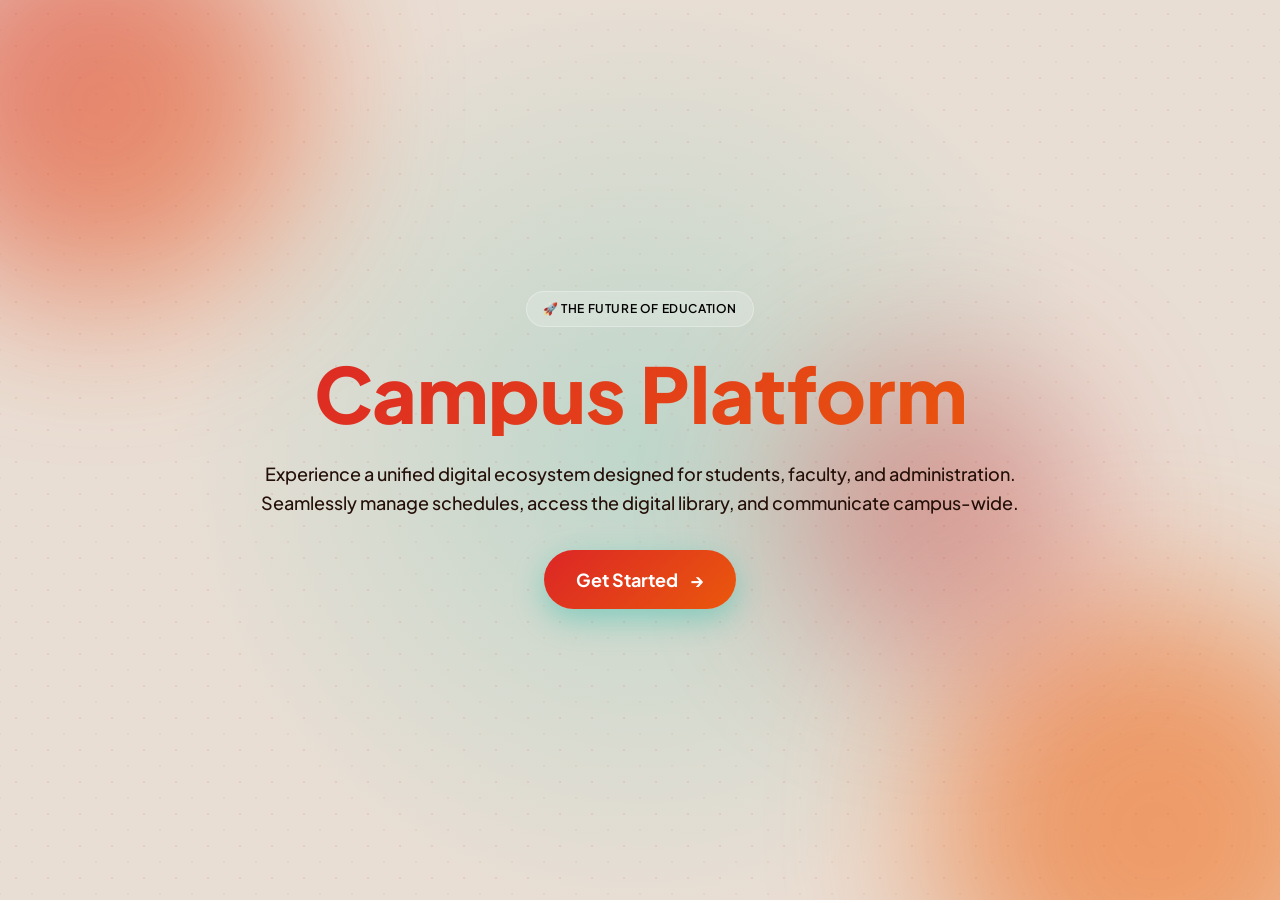
==== commit ee25aed0: "v2.1 update ui added neomorphism" ====
--- a/index.html
+++ b/index.html
@@ -1,5 +1,6 @@
 <!DOCTYPE html>
 <html lang="en">
+
 <head>
   <meta charset="UTF-8">
   <meta name="viewport" content="width=device-width, initial-scale=1.0">
@@ -21,27 +22,31 @@
       padding: var(--sp-6);
       position: relative;
       z-index: 1;
-      color: white;
+      color: var(--text-primary);
     }
+
     .intro-content {
       max-width: 800px;
       animation: scaleIn 0.8s cubic-bezier(0.16, 1, 0.3, 1);
     }
+
     .intro-title {
       font-size: clamp(3rem, 6vw, 5rem);
       font-weight: var(--fw-extrabold);
       line-height: 1.1;
       margin-bottom: var(--sp-6);
-      background: linear-gradient(to right, #ffffff, #a78bfa);
+      background: var(--grad-primary);
       -webkit-background-clip: text;
       -webkit-text-fill-color: transparent;
     }
+
     .intro-desc {
       font-size: var(--fs-lg);
-      color: rgba(255,255,255,0.85);
+      color: var(--text-secondary);
       margin-bottom: var(--sp-8);
       line-height: 1.6;
     }
+
     .btn-get-started {
       display: inline-flex;
       align-items: center;
@@ -53,27 +58,31 @@
       background: var(--grad-primary);
       border-radius: var(--radius-full);
       text-decoration: none;
-      box-shadow: 0 10px 30px rgba(99, 102, 241, 0.4);
+      box-shadow: 0 10px 30px rgba(20, 184, 166, 0.4);
       transition: all 0.3s ease;
     }
+
     .btn-get-started:hover {
       transform: translateY(-3px);
-      box-shadow: 0 15px 40px rgba(99, 102, 241, 0.6);
+      box-shadow: 0 15px 40px rgba(20, 184, 166, 0.6);
     }
+
     .intro-bg {
       position: fixed;
       inset: 0;
-      background: #0f172a;
+      background: var(--bg-body);
       z-index: 0;
     }
+
     .intro-bg::before {
       content: '';
       position: absolute;
       inset: 0;
-      background: radial-gradient(circle at 50% 50%, rgba(99, 102, 241, 0.2) 0%, transparent 60%);
+      background: radial-gradient(circle at 50% 50%, rgba(20, 184, 166, 0.2) 0%, transparent 60%);
     }
   </style>
 </head>
+
 <body>
   <div class="intro-bg">
     <div class="login-mesh"></div>
@@ -86,8 +95,9 @@
     <div class="intro-content">
       <div class="hero-badge" style="margin: 0 auto var(--sp-6);">🚀 The Future of Education</div>
       <h1 class="intro-title">Campus Platform</h1>
-      <p class="intro-desc">Experience a unified digital ecosystem designed for students, faculty, and administration. Seamlessly manage schedules, access the digital library, and communicate campus-wide.</p>
-      
+      <p class="intro-desc">Experience a unified digital ecosystem designed for students, faculty, and administration.
+        Seamlessly manage schedules, access the digital library, and communicate campus-wide.</p>
+
       <a href="introduction.html" class="btn-get-started">
         Get Started <span>→</span>
       </a>
@@ -97,4 +107,5 @@
   <script src="js/utils.js"></script>
   <script src="js/theme.js"></script>
 </body>
-</html>
+
+</html>
--- a/css/variables.css
+++ b/css/variables.css
@@ -1,135 +1,152 @@
 /* ============================================
    DESIGN TOKENS — College Campus Website
+   Orange × Crimson Neumorphism Edition
    ============================================ */
 
 :root {
-  /* ── Primary Palette ── */
-  --clr-primary-50:  #eef2ff;
-  --clr-primary-100: #e0e7ff;
-  --clr-primary-200: #c7d2fe;
-  --clr-primary-300: #a5b4fc;
-  --clr-primary-400: #818cf8;
-  --clr-primary-500: #6366f1;
-  --clr-primary-600: #4f46e5;
-  --clr-primary-700: #4338ca;
-  --clr-primary-800: #3730a3;
-  --clr-primary-900: #312e81;
+  /* ── Primary Palette (Fiery Orange) ── */
+  --clr-primary-50:  #fff7ed;
+  --clr-primary-100: #ffedd5;
+  --clr-primary-200: #fed7aa;
+  --clr-primary-300: #fdba74;
+  --clr-primary-400: #fb923c;
+  --clr-primary-500: #f97316;
+  --clr-primary-600: #ea580c;
+  --clr-primary-700: #c2410c;
+  --clr-primary-800: #9a3412;
+  --clr-primary-900: #7c2d12;
 
-  /* ── Accent — Teal/Cyan ── */
-  --clr-accent-400: #2dd4bf;
-  --clr-accent-500: #14b8a6;
-  --clr-accent-600: #0d9488;
+  /* ── Crimson Red ── */
+  --clr-crimson-400: #f87171;
+  --clr-crimson-500: #ef4444;
+  --clr-crimson-600: #dc2626;
+  --clr-crimson-700: #b91c1c;
+  --clr-crimson-800: #991b1b;
+  --clr-crimson-900: #7f1d1d;
+
+  /* ── Accent — Deep Amber ── */
+  --clr-accent-400: #fbbf24;
+  --clr-accent-500: #f59e0b;
+  --clr-accent-600: #d97706;
 
   /* ── Warning — Amber ── */
   --clr-warning-400: #fbbf24;
   --clr-warning-500: #f59e0b;
   --clr-warning-600: #d97706;
 
-  /* ── Danger — Rose ── */
-  --clr-danger-400: #fb7185;
-  --clr-danger-500: #f43f5e;
-  --clr-danger-600: #e11d48;
+  /* ── Danger — Deep Rose ── */
+  --clr-danger-400:  #fb7185;
+  --clr-danger-500:  #f43f5e;
+  --clr-danger-600:  #e11d48;
 
   /* ── Success — Emerald ── */
   --clr-success-400: #34d399;
   --clr-success-500: #10b981;
   --clr-success-600: #059669;
 
-  /* ── Neutrals ── */
-  --clr-neutral-50:  #f8fafc;
-  --clr-neutral-100: #f1f5f9;
-  --clr-neutral-200: #e2e8f0;
-  --clr-neutral-300: #cbd5e1;
-  --clr-neutral-400: #94a3b8;
-  --clr-neutral-500: #64748b;
-  --clr-neutral-600: #475569;
-  --clr-neutral-700: #334155;
-  --clr-neutral-800: #1e293b;
-  --clr-neutral-900: #0f172a;
-  --clr-neutral-950: #020617;
+  /* ── Neumorphism Base Neutrals (warm light) ── */
+  --clr-neutral-50:  #fdf4ef;
+  --clr-neutral-100: #fae8da;
+  --clr-neutral-200: #f5d0b8;
+  --clr-neutral-300: #e8b49a;
+  --clr-neutral-400: #c4917a;
+  --clr-neutral-500: #a06050;
+  --clr-neutral-600: #7d4035;
+  --clr-neutral-700: #5a2b20;
+  --clr-neutral-800: #3d1c14;
+  --clr-neutral-900: #230e09;
+  --clr-neutral-950: #110504;
 
-  /* ── Semantic Colors (Light Theme) ── */
-  --bg-body:        #f0f2f8;
-  --bg-surface:     #ffffff;
-  --bg-surface-alt: #f8f9fc;
-  --bg-glass:       rgba(255, 255, 255, 0.65);
-  --bg-glass-hover: rgba(255, 255, 255, 0.8);
-  --bg-sidebar:     rgba(255, 255, 255, 0.85);
-  --bg-input:       #ffffff;
-  --bg-overlay:     rgba(15, 23, 42, 0.5);
+  /* ── Semantic Colors (Light / Neumorphism Theme - Max Contrast) ── */
+  --bg-body:        #e9ded4;   /* Warm parchment base */
+  --bg-surface:     #e9ded4;   /* Same as body for neumorphic bevels */
+  --bg-surface-alt: #dfcfc3;   /* Deeper warm tone for inset inputs */
+  --bg-glass:       rgba(233, 222, 212, 0.95);
+  --bg-glass-hover: rgba(233, 222, 212, 1);
+  --bg-sidebar:     #e9ded4;
+  --bg-input:       #ffffff;   /* Pure white inputs for maximum contrast */
+  --bg-overlay:     rgba(15, 4, 2, 0.75);
 
-  --text-primary:   #0f172a;
-  --text-secondary: #475569;
-  --text-tertiary:  #94a3b8;
+  --text-primary:   #000000;   /* Pure black for maximum crisp contrast */
+  --text-secondary: #241009;   /* Deep dark warm brown */
+  --text-tertiary:  #54281c;   /* Dark high-visibility tertiary text */
   --text-inverse:   #ffffff;
-  --text-link:      #4f46e5;
+  --text-link:      #b91c1c;   /* Deep high-contrast crimson red */
 
-  --border-color:   #e2e8f0;
-  --border-light:   rgba(226, 232, 240, 0.6);
+  --border-color:   #9e8677;   /* High contrast sharp border */
+  --border-light:   rgba(158, 134, 119, 0.8);
 
-  /* ── Gradients ── */
-  --grad-primary:   linear-gradient(135deg, #6366f1 0%, #8b5cf6 50%, #a78bfa 100%);
-  --grad-accent:    linear-gradient(135deg, #14b8a6 0%, #06b6d4 100%);
-  --grad-danger:    linear-gradient(135deg, #f43f5e 0%, #fb7185 100%);
-  --grad-warm:      linear-gradient(135deg, #f59e0b 0%, #f97316 100%);
-  --grad-hero:      linear-gradient(135deg, #312e81 0%, #4f46e5 30%, #7c3aed 60%, #a78bfa 100%);
-  --grad-sidebar:   linear-gradient(180deg, #4f46e5 0%, #6366f1 50%, #7c3aed 100%);
+  /* ── Neumorphism Shadows (High Contrast Crisp 3D) ── */
+  --neu-shadow:       6px 6px 14px #bca89a, -6px -6px 14px #ffffff;
+  --neu-shadow-sm:    3px 3px 8px  #bca89a, -3px -3px 8px  #ffffff;
+  --neu-shadow-lg:    10px 10px 24px #b09b8d, -10px -10px 24px #ffffff;
+  --neu-shadow-inset: inset 4px 4px 10px #bca89a, inset -4px -4px 10px #ffffff;
+  --neu-shadow-pressed: inset 3px 3px 8px #b09b8d, inset -3px -3px 8px #ffffff;
+
+  /* Standard shadows for compatibility */
+  --shadow-xs:    var(--neu-shadow-sm);
+  --shadow-sm:    var(--neu-shadow-sm);
+  --shadow-md:    var(--neu-shadow);
+  --shadow-lg:    var(--neu-shadow-lg);
+  --shadow-xl:    var(--neu-shadow-lg);
+  --shadow-2xl:   var(--neu-shadow-lg);
+  --shadow-glow:  0 0 24px rgba(220, 38, 38, 0.4);
+  --shadow-glass: var(--neu-shadow);
+
+  /* ── Gradients — Crimson Red & Orange ── */
+  --grad-primary:   linear-gradient(135deg, #dc2626 0%, #ea580c 100%);
+  --grad-accent:    linear-gradient(135deg, #ea580c 0%, #dc2626 100%);
+  --grad-danger:    linear-gradient(135deg, #b91c1c 0%, #7f1d1d 100%);
+  --grad-warm:      linear-gradient(135deg, #f59e0b 0%, #ea580c 100%);
+  --grad-hero:      linear-gradient(135deg, #991b1b 0%, #dc2626 35%, #ea580c 75%, #f97316 100%);
+  --grad-sidebar:   linear-gradient(180deg, #991b1b 0%, #b91c1c 30%, #dc2626 65%, #ea580c 100%);
+  --grad-fire:      linear-gradient(135deg, #dc2626 0%, #ea580c 50%, #f97316 100%);
 
   /* ── Typography ── */
-  --font-body:    'Inter', -apple-system, BlinkMacSystemFont, 'Segoe UI', sans-serif;
-  --font-heading: 'Outfit', 'Inter', sans-serif;
+  --font-body:    'Plus Jakarta Sans', -apple-system, BlinkMacSystemFont, 'Segoe UI', sans-serif;
+  --font-heading: 'Plus Jakarta Sans', sans-serif;
   --font-mono:    'JetBrains Mono', 'Fira Code', monospace;
 
-  --fs-xs:   0.75rem;    /* 12px */
-  --fs-sm:   0.8125rem;  /* 13px */
-  --fs-base: 0.9375rem;  /* 15px */
-  --fs-md:   1rem;       /* 16px */
-  --fs-lg:   1.125rem;   /* 18px */
-  --fs-xl:   1.25rem;    /* 20px */
-  --fs-2xl:  1.5rem;     /* 24px */
-  --fs-3xl:  1.875rem;   /* 30px */
-  --fs-4xl:  2.25rem;    /* 36px */
+  --fs-xs:   0.75rem;
+  --fs-sm:   0.8125rem;
+  --fs-base: 0.9375rem;
+  --fs-md:   1rem;
+  --fs-lg:   1.125rem;
+  --fs-xl:   1.25rem;
+  --fs-2xl:  1.5rem;
+  --fs-3xl:  1.875rem;
+  --fs-4xl:  2.25rem;
 
-  --fw-normal:   400;
-  --fw-medium:   500;
-  --fw-semibold: 600;
-  --fw-bold:     700;
-  --fw-extrabold:800;
+  --fw-normal:    400;
+  --fw-medium:    500;
+  --fw-semibold:  600;
+  --fw-bold:      700;
+  --fw-extrabold: 800;
 
-  --lh-tight:  1.25;
-  --lh-normal: 1.5;
-  --lh-relaxed:1.625;
+  --lh-tight:   1.25;
+  --lh-normal:  1.5;
+  --lh-relaxed: 1.625;
 
   /* ── Spacing ── */
-  --sp-1:  0.25rem;   /* 4px  */
-  --sp-2:  0.5rem;    /* 8px  */
-  --sp-3:  0.75rem;   /* 12px */
-  --sp-4:  1rem;      /* 16px */
-  --sp-5:  1.25rem;   /* 20px */
-  --sp-6:  1.5rem;    /* 24px */
-  --sp-8:  2rem;      /* 32px */
-  --sp-10: 2.5rem;    /* 40px */
-  --sp-12: 3rem;      /* 48px */
-  --sp-16: 4rem;      /* 64px */
-  --sp-20: 5rem;      /* 80px */
+  --sp-1:  0.25rem;
+  --sp-2:  0.5rem;
+  --sp-3:  0.75rem;
+  --sp-4:  1rem;
+  --sp-5:  1.25rem;
+  --sp-6:  1.5rem;
+  --sp-8:  2rem;
+  --sp-10: 2.5rem;
+  --sp-12: 3rem;
+  --sp-16: 4rem;
+  --sp-20: 5rem;
 
   /* ── Border Radius ── */
-  --radius-sm:   0.375rem;   /* 6px  */
-  --radius-md:   0.5rem;     /* 8px  */
-  --radius-lg:   0.75rem;    /* 12px */
-  --radius-xl:   1rem;       /* 16px */
-  --radius-2xl:  1.5rem;     /* 24px */
+  --radius-sm:   0.375rem;
+  --radius-md:   0.5rem;
+  --radius-lg:   0.75rem;
+  --radius-xl:   1rem;
+  --radius-2xl:  1.5rem;
   --radius-full: 9999px;
-
-  /* ── Shadows ── */
-  --shadow-xs:    0 1px 2px rgba(0,0,0,0.05);
-  --shadow-sm:    0 1px 3px rgba(0,0,0,0.08), 0 1px 2px rgba(0,0,0,0.06);
-  --shadow-md:    0 4px 6px -1px rgba(0,0,0,0.08), 0 2px 4px -1px rgba(0,0,0,0.06);
-  --shadow-lg:    0 10px 15px -3px rgba(0,0,0,0.08), 0 4px 6px -2px rgba(0,0,0,0.04);
-  --shadow-xl:    0 20px 25px -5px rgba(0,0,0,0.08), 0 10px 10px -5px rgba(0,0,0,0.04);
-  --shadow-2xl:   0 25px 50px -12px rgba(0,0,0,0.2);
-  --shadow-glow:  0 0 20px rgba(99,102,241,0.3);
-  --shadow-glass: 0 8px 32px rgba(0,0,0,0.08);
 
   /* ── Transitions ── */
   --transition-fast:   150ms cubic-bezier(0.4, 0, 0.2, 1);
--- a/css/base.css
+++ b/css/base.css
@@ -2,7 +2,7 @@
    BASE STYLES — Reset, Typography, Globals
    ============================================ */
 
-@import url('https://fonts.googleapis.com/css2?family=Inter:wght@300;400;500;600;700;800&family=Outfit:wght@400;500;600;700;800&family=JetBrains+Mono:wght@400;500&display=swap');
+@import url('https://fonts.googleapis.com/css2?family=Plus+Jakarta+Sans:ital,wght@0,300..800;1,300..800&family=JetBrains+Mono:wght@400;500&display=swap');
 
 /* ── Reset ── */
 *,
@@ -50,6 +50,7 @@
 p {
   margin-bottom: var(--sp-4);
   color: var(--text-secondary);
+  font-weight: var(--fw-medium);
 }
 
 a {
--- a/css/components.css
+++ b/css/components.css
@@ -4,27 +4,25 @@
 
 /* ── Cards ── */
 .card {
-  background: var(--bg-glass);
-  backdrop-filter: blur(20px);
-  -webkit-backdrop-filter: blur(20px);
-  border: 1px solid var(--border-light);
+  background: var(--bg-surface);
+  border: none;
   border-radius: var(--radius-xl);
   padding: var(--sp-6);
-  box-shadow: var(--shadow-glass);
-  transition: transform var(--transition-base), box-shadow var(--transition-base), background var(--transition-base);
+  box-shadow: var(--neu-shadow);
+  transition: transform var(--transition-base), box-shadow var(--transition-base);
 }
 
 .card:hover {
-  transform: translateY(-2px);
-  box-shadow: var(--shadow-lg);
+  transform: translateY(-3px);
+  box-shadow: var(--neu-shadow-lg);
 }
 
 .card-flat {
-  background: var(--bg-surface);
-  border: 1px solid var(--border-color);
+  background: var(--bg-surface-alt);
+  border: none;
   border-radius: var(--radius-xl);
   padding: var(--sp-6);
-  box-shadow: var(--shadow-sm);
+  box-shadow: var(--neu-shadow-sm);
 }
 
 .card-gradient {
@@ -33,7 +31,7 @@
   border-radius: var(--radius-xl);
   padding: var(--sp-6);
   color: white;
-  box-shadow: var(--shadow-lg);
+  box-shadow: 0 12px 30px rgba(220, 38, 38, 0.4);
 }
 
 .card-gradient h1, .card-gradient h2, .card-gradient h3,
@@ -43,7 +41,7 @@
 }
 
 .card-gradient .text-dim {
-  color: rgba(255,255,255,0.75);
+  color: rgba(255,255,255,0.85);
 }
 
 .card-header {
@@ -55,6 +53,8 @@
 
 .card-header h3, .card-header h4 {
   margin: 0;
+  color: var(--text-primary);
+  font-weight: var(--fw-bold);
 }
 
 .card-icon {
@@ -66,13 +66,14 @@
   justify-content: center;
   font-size: 1.25rem;
   flex-shrink: 0;
-}
-
-.card-icon.primary { background: var(--clr-primary-100); color: var(--clr-primary-600); }
-.card-icon.accent { background: rgba(20,184,166,0.15); color: var(--clr-accent-600); }
-.card-icon.warning { background: rgba(245,158,11,0.15); color: var(--clr-warning-600); }
-.card-icon.danger { background: rgba(244,63,94,0.15); color: var(--clr-danger-600); }
-.card-icon.success { background: rgba(16,185,129,0.15); color: var(--clr-success-600); }
+  box-shadow: var(--neu-shadow-sm);
+}
+
+.card-icon.primary { background: rgba(220, 38, 38, 0.15); color: var(--clr-crimson-600); }
+.card-icon.accent { background: rgba(234, 88, 12, 0.15); color: var(--clr-primary-600); }
+.card-icon.warning { background: rgba(245, 158, 11, 0.15); color: var(--clr-warning-600); }
+.card-icon.danger { background: rgba(220, 38, 38, 0.15); color: var(--clr-crimson-600); }
+.card-icon.success { background: rgba(16, 185, 129, 0.15); color: var(--clr-success-600); }
 
 /* ── Buttons ── */
 .btn {
@@ -82,7 +83,7 @@
   gap: var(--sp-2);
   padding: var(--sp-3) var(--sp-5);
   border-radius: var(--radius-lg);
-  font-weight: var(--fw-semibold);
+  font-weight: var(--fw-bold);
   font-size: var(--fs-sm);
   cursor: pointer;
   border: none;
@@ -93,49 +94,33 @@
   line-height: 1.4;
 }
 
-.btn::after {
-  content: '';
-  position: absolute;
-  inset: 0;
-  background: rgba(255,255,255,0.15);
-  opacity: 0;
-  transition: opacity var(--transition-fast);
-}
-
-.btn:hover::after {
-  opacity: 1;
-}
-
-.btn:active {
-  transform: scale(0.97);
-}
-
 .btn-primary {
   background: var(--grad-primary);
   color: white;
-  box-shadow: 0 4px 14px rgba(99,102,241,0.35);
+  box-shadow: 0 6px 18px rgba(220, 38, 38, 0.45);
 }
 
 .btn-primary:hover {
-  box-shadow: 0 6px 20px rgba(99,102,241,0.45);
-  transform: translateY(-1px);
+  box-shadow: 0 8px 24px rgba(220, 38, 38, 0.6);
+  transform: translateY(-2px);
 }
 
 .btn-secondary {
   background: var(--bg-surface);
   color: var(--text-primary);
-  border: 1px solid var(--border-color);
+  border: none;
+  box-shadow: var(--neu-shadow-sm);
 }
 
 .btn-secondary:hover {
-  background: var(--clr-neutral-100);
-  border-color: var(--clr-neutral-300);
+  background: var(--bg-surface-alt);
+  box-shadow: var(--neu-shadow-pressed);
 }
 
 .btn-accent {
   background: var(--grad-accent);
   color: white;
-  box-shadow: 0 4px 14px rgba(20,184,166,0.35);
+  box-shadow: 0 6px 18px rgba(234, 88, 12, 0.45);
 }
 
 .btn-danger {
@@ -192,16 +177,16 @@
   width: 100%;
   padding: var(--sp-3) var(--sp-4);
   background: var(--bg-input);
-  border: 1.5px solid var(--border-color);
+  border: none;
   border-radius: var(--radius-lg);
   font-size: var(--fs-base);
   color: var(--text-primary);
+  box-shadow: var(--neu-shadow-inset);
   transition: all var(--transition-base);
 }
 
 .form-input:focus {
-  border-color: var(--clr-primary-500);
-  box-shadow: 0 0 0 3px rgba(99,102,241,0.15);
+  box-shadow: var(--neu-shadow-inset), 0 0 0 2px var(--clr-primary-500);
 }
 
 .form-input::placeholder {
@@ -491,16 +476,16 @@
   width: 100%;
   padding: var(--sp-3) var(--sp-4) var(--sp-3) 2.75rem;
   background: var(--bg-surface);
-  border: 1.5px solid var(--border-color);
+  border: none;
   border-radius: var(--radius-full);
   font-size: var(--fs-sm);
   color: var(--text-primary);
+  box-shadow: var(--neu-shadow-inset);
   transition: all var(--transition-base);
 }
 
 .search-bar input:focus {
-  border-color: var(--clr-primary-400);
-  box-shadow: 0 0 0 3px rgba(99,102,241,0.12);
+  box-shadow: var(--neu-shadow-inset), 0 0 0 2px var(--clr-primary-500);
   background: var(--bg-input);
 }
 
--- a/css/themes.css
+++ b/css/themes.css
@@ -1,48 +1,56 @@
 /* ============================================
-   DARK MODE THEME
+   DARK MODE THEME — Sleek Deep Dark (Zero Orange Tint, Low Glow)
    ============================================ */
 
 [data-theme="dark"] {
-  --bg-body:        #0c0f1a;
-  --bg-surface:     #151929;
-  --bg-surface-alt: #1a1f35;
-  --bg-glass:       rgba(21, 25, 41, 0.75);
-  --bg-glass-hover: rgba(21, 25, 41, 0.9);
-  --bg-sidebar:     rgba(21, 25, 41, 0.92);
-  --bg-input:       #1a1f35;
-  --bg-overlay:     rgba(0, 0, 0, 0.6);
-
-  --text-primary:   #f1f5f9;
-  --text-secondary: #94a3b8;
-  --text-tertiary:  #64748b;
-  --text-inverse:   #0f172a;
-  --text-link:      #818cf8;
-
-  --border-color:   #2a2f45;
-  --border-light:   rgba(42, 47, 69, 0.6);
-
-  --shadow-xs:    0 1px 2px rgba(0,0,0,0.2);
-  --shadow-sm:    0 1px 3px rgba(0,0,0,0.3), 0 1px 2px rgba(0,0,0,0.2);
-  --shadow-md:    0 4px 6px -1px rgba(0,0,0,0.3), 0 2px 4px -1px rgba(0,0,0,0.2);
-  --shadow-lg:    0 10px 15px -3px rgba(0,0,0,0.3), 0 4px 6px -2px rgba(0,0,0,0.2);
-  --shadow-xl:    0 20px 25px -5px rgba(0,0,0,0.3), 0 10px 10px -5px rgba(0,0,0,0.2);
-  --shadow-2xl:   0 25px 50px -12px rgba(0,0,0,0.5);
-  --shadow-glow:  0 0 20px rgba(129,140,248,0.2);
-  --shadow-glass: 0 8px 32px rgba(0,0,0,0.2);
-
-  --grad-sidebar: linear-gradient(180deg, #1e1b4b 0%, #312e81 50%, #3b0764 100%);
-}
-
-/* Dark mode specific component overrides */
+  --bg-body:        #05070c;   /* Deepest dark slate black */
+  --bg-surface:     #05070c;
+  --bg-surface-alt: #0f172a;   /* High contrast slate surface layer */
+  --bg-glass:       rgba(15, 23, 42, 0.95);
+  --bg-glass-hover: rgba(30, 41, 59, 0.98);
+  --bg-sidebar:     #05070c;
+  --bg-input:       #1e293b;   /* Solid dark slate input background */
+  --bg-overlay:     rgba(0, 0, 0, 0.80);
+
+  --text-primary:   #ffffff;   /* Pure white text for absolute maximum contrast */
+  --text-secondary: #f1f5f9;   /* Near white secondary text */
+  --text-tertiary:  #cbd5e1;   /* High-visibility slate tertiary text */
+  --text-inverse:   #05070c;
+  --text-link:      #f87171;
+
+  --border-color:   #334155;   /* Crisp slate border for sharp separation */
+  --border-light:   rgba(71, 85, 105, 0.7);
+
+  /* Dark neumorphism shadows — Crisp 3D separation */
+  --neu-shadow:        6px 6px 14px #020306, -6px -6px 14px #151e30;
+  --neu-shadow-sm:     3px 3px 8px  #020306, -3px -3px 8px  #151e30;
+  --neu-shadow-lg:     10px 10px 24px #010204, -10px -10px 24px #1b263d;
+  --neu-shadow-inset:  inset 4px 4px 10px #020306, inset -4px -4px 10px #151e30;
+  --neu-shadow-pressed:inset 3px 3px 8px #010204, inset -3px -3px 8px #1b263d;
+
+  --shadow-xs:    var(--neu-shadow-sm);
+  --shadow-sm:    var(--neu-shadow-sm);
+  --shadow-md:    var(--neu-shadow);
+  --shadow-lg:    var(--neu-shadow-lg);
+  --shadow-xl:    var(--neu-shadow-lg);
+  --shadow-2xl:   var(--neu-shadow-lg);
+  --shadow-glow:  0 0 16px rgba(220, 38, 38, 0.18); /* Low subtle glow */
+  --shadow-glass: var(--neu-shadow);
+
+  --grad-sidebar: linear-gradient(180deg, #450a0a 0%, #7c2d12 40%, #c2410c 100%);
+}
+
+/* Dark mode component overrides */
 [data-theme="dark"] .btn-secondary {
   background: var(--bg-surface-alt);
   border-color: var(--border-color);
   color: var(--text-primary);
+  box-shadow: var(--neu-shadow-sm);
 }
 
 [data-theme="dark"] .btn-secondary:hover {
-  background: #222842;
-  border-color: #3a4060;
+  background: #1c2740;
+  border-color: #3b4d70;
 }
 
 [data-theme="dark"] .btn-ghost:hover {
@@ -51,25 +59,29 @@
 
 [data-theme="dark"] .tab-nav {
   background: var(--bg-surface-alt);
+  box-shadow: var(--neu-shadow-inset);
 }
 
 [data-theme="dark"] .tab-btn.active {
   background: var(--bg-surface);
+  box-shadow: var(--neu-shadow-sm);
 }
 
 [data-theme="dark"] .search-bar input {
-  background: var(--bg-surface-alt);
-  border-color: var(--border-color);
+  background: var(--bg-input);
+  border-color: var(--border-color);
+  box-shadow: var(--neu-shadow-inset);
 }
 
 [data-theme="dark"] .search-bar input:focus {
-  border-color: var(--clr-primary-500);
-  background: var(--bg-surface);
+  border-color: var(--clr-crimson-500);
+  background: var(--bg-surface-alt);
 }
 
 [data-theme="dark"] .schedule-card {
   background: var(--bg-surface-alt);
   border-color: var(--border-color);
+  box-shadow: var(--neu-shadow-sm);
 }
 
 [data-theme="dark"] .chat-bubble.received {
@@ -80,53 +92,58 @@
 [data-theme="dark"] .quick-action-item {
   background: var(--bg-surface-alt);
   border-color: var(--border-color);
+  box-shadow: var(--neu-shadow-sm);
 }
 
 [data-theme="dark"] .quick-action-item .qa-icon {
-  background: rgba(99,102,241,0.2);
-}
-
-[data-theme="dark"] .card-icon.primary { background: rgba(99,102,241,0.2); }
-[data-theme="dark"] .card-icon.accent { background: rgba(20,184,166,0.2); }
-[data-theme="dark"] .card-icon.warning { background: rgba(245,158,11,0.2); }
-[data-theme="dark"] .card-icon.danger { background: rgba(244,63,94,0.2); }
-[data-theme="dark"] .card-icon.success { background: rgba(16,185,129,0.2); }
-
-[data-theme="dark"] .badge-primary { background: rgba(99,102,241,0.2); color: var(--clr-primary-300); }
-[data-theme="dark"] .badge-accent { background: rgba(20,184,166,0.2); color: var(--clr-accent-400); }
-[data-theme="dark"] .badge-warning { background: rgba(245,158,11,0.2); color: var(--clr-warning-400); }
-[data-theme="dark"] .badge-danger { background: rgba(244,63,94,0.2); color: var(--clr-danger-400); }
-[data-theme="dark"] .badge-success { background: rgba(16,185,129,0.2); color: var(--clr-success-400); }
-[data-theme="dark"] .badge-neutral { background: rgba(100,116,139,0.2); color: var(--clr-neutral-400); }
+  background: rgba(220, 38, 38, 0.15);
+}
+
+[data-theme="dark"] .card-icon.primary { background: rgba(220, 38, 38, 0.15); }
+[data-theme="dark"] .card-icon.accent  { background: rgba(234, 88, 12, 0.15); }
+[data-theme="dark"] .card-icon.warning { background: rgba(245, 158, 11, 0.15); }
+[data-theme="dark"] .card-icon.danger  { background: rgba(220, 38, 38, 0.15); }
+[data-theme="dark"] .card-icon.success { background: rgba(16, 185, 129, 0.15); }
+
+[data-theme="dark"] .badge-primary { background: rgba(220, 38, 38, 0.15); color: var(--clr-crimson-400); }
+[data-theme="dark"] .badge-accent  { background: rgba(234, 88, 12, 0.15); color: #fb923c; }
+[data-theme="dark"] .badge-warning { background: rgba(245, 158, 11, 0.15); color: var(--clr-warning-400); }
+[data-theme="dark"] .badge-danger  { background: rgba(220, 38, 38, 0.15); color: var(--clr-danger-400); }
+[data-theme="dark"] .badge-success { background: rgba(16, 185, 129, 0.15); color: var(--clr-success-400); }
+[data-theme="dark"] .badge-neutral { background: rgba(148, 163, 184, 0.15); color: var(--text-tertiary); }
 
 [data-theme="dark"] .tag {
   background: var(--bg-surface-alt);
   color: var(--text-secondary);
-}
-
-[data-theme="dark"] .tag:hover, [data-theme="dark"] .tag.active {
-  background: rgba(99,102,241,0.2);
-  color: var(--clr-primary-300);
-  border-color: var(--clr-primary-600);
+  box-shadow: var(--neu-shadow-sm);
+}
+
+[data-theme="dark"] .tag:hover,
+[data-theme="dark"] .tag.active {
+  background: rgba(220, 38, 38, 0.15);
+  color: var(--clr-crimson-400);
+  border-color: var(--clr-crimson-600);
 }
 
 [data-theme="dark"] .modal-close {
   background: var(--bg-surface-alt);
   color: var(--text-secondary);
+  box-shadow: var(--neu-shadow-sm);
 }
 
 [data-theme="dark"] .modal-close:hover {
-  background: #2a2f45;
+  background: #1c2740;
 }
 
 [data-theme="dark"] .toast {
-  background: var(--bg-surface);
+  background: var(--bg-surface-alt);
   border: 1px solid var(--border-color);
+  box-shadow: var(--neu-shadow-lg);
 }
 
 [data-theme="dark"] .calendar-day:hover {
-  background: rgba(99,102,241,0.2);
-  color: var(--clr-primary-300);
+  background: rgba(220, 38, 38, 0.15);
+  color: var(--clr-crimson-400);
 }
 
 [data-theme="dark"] .star-rating .star {
@@ -134,7 +151,7 @@
 }
 
 [data-theme="dark"] .skeleton {
-  background: linear-gradient(90deg, #1a1f35 25%, #222842 50%, #1a1f35 75%);
+  background: linear-gradient(90deg, #131b2e 25%, #1c2740 50%, #131b2e 75%);
   background-size: 200% 100%;
 }
 
@@ -147,16 +164,16 @@
 }
 
 [data-theme="dark"] ::-webkit-scrollbar-thumb {
-  background: var(--clr-neutral-600);
+  background: #253047;
 }
 
 [data-theme="dark"] ::-webkit-scrollbar-thumb:hover {
-  background: var(--clr-neutral-500);
+  background: #3b4d70;
 }
 
 [data-theme="dark"] ::selection {
-  background: rgba(99,102,241,0.3);
-  color: var(--clr-primary-200);
+  background: rgba(220, 38, 38, 0.3);
+  color: #ffffff;
 }
 
 /* ── Theme Toggle Switch ── */
@@ -164,7 +181,7 @@
   position: relative;
   width: 52px;
   height: 28px;
-  background: var(--clr-neutral-200);
+  background: var(--bg-surface);
   border-radius: var(--radius-full);
   cursor: pointer;
   border: none;
@@ -172,14 +189,15 @@
   transition: background var(--transition-base);
   display: flex;
   align-items: center;
+  box-shadow: var(--neu-shadow-inset);
 }
 
 .theme-toggle .toggle-thumb {
   width: 22px;
   height: 22px;
   border-radius: 50%;
-  background: white;
-  box-shadow: var(--shadow-sm);
+  background: var(--grad-primary);
+  box-shadow: var(--neu-shadow-sm);
   transition: transform var(--transition-spring);
   display: flex;
   align-items: center;
@@ -188,7 +206,7 @@
 }
 
 [data-theme="dark"] .theme-toggle {
-  background: var(--clr-primary-700);
+  background: var(--bg-surface-alt);
 }
 
 [data-theme="dark"] .theme-toggle .toggle-thumb {
--- a/css/login.css
+++ b/css/login.css
@@ -20,9 +20,9 @@
   inset: 0;
   z-index: 0;
   overflow: hidden;
-  background: radial-gradient(circle at 15% 20%, rgba(99, 102, 241, 0.15) 0%, transparent 40%),
-              radial-gradient(circle at 85% 80%, rgba(139, 92, 246, 0.15) 0%, transparent 45%),
-              radial-gradient(circle at 50% 50%, rgba(20, 184, 166, 0.08) 0%, transparent 50%),
+  background: radial-gradient(circle at 15% 20%, rgba(220, 38, 38, 0.18) 0%, transparent 40%),
+              radial-gradient(circle at 85% 80%, rgba(234, 88, 12, 0.18) 0%, transparent 45%),
+              radial-gradient(circle at 50% 50%, rgba(220, 38, 38, 0.10) 0%, transparent 50%),
               var(--bg-body);
 }
 
@@ -30,11 +30,11 @@
   position: absolute;
   inset: -50%;
   background-image: 
-    radial-gradient(rgba(99, 102, 241, 0.12) 1px, transparent 1px),
-    radial-gradient(rgba(139, 92, 246, 0.08) 1px, transparent 1px);
+    radial-gradient(rgba(220, 38, 38, 0.15) 1px, transparent 1px),
+    radial-gradient(rgba(234, 88, 12, 0.12) 1px, transparent 1px);
   background-size: 32px 32px;
   background-position: 0 0, 16px 16px;
-  opacity: 0.6;
+  opacity: 0.7;
   animation: meshMove 40s linear infinite;
 }
 
@@ -48,7 +48,7 @@
   position: absolute;
   border-radius: 50%;
   filter: blur(80px);
-  opacity: 0.45;
+  opacity: 0.55;
   pointer-events: none;
   animation: floatOrb 14s ease-in-out infinite alternate;
 }
@@ -56,7 +56,7 @@
 .orb-1 {
   width: 400px;
   height: 400px;
-  background: linear-gradient(135deg, #6366f1, #8b5cf6);
+  background: linear-gradient(135deg, #dc2626, #ea580c);
   top: -100px;
   left: -100px;
 }
@@ -64,7 +64,7 @@
 .orb-2 {
   width: 450px;
   height: 450px;
-  background: linear-gradient(135deg, #14b8a6, #06b6d4);
+  background: linear-gradient(135deg, #ea580c, #f97316);
   bottom: -150px;
   right: -100px;
   animation-delay: -5s;
@@ -73,11 +73,11 @@
 .orb-3 {
   width: 300px;
   height: 300px;
-  background: linear-gradient(135deg, #f43f5e, #fb7185);
+  background: linear-gradient(135deg, #b91c1c, #dc2626);
   top: 40%;
   right: 15%;
   animation-delay: -8s;
-  opacity: 0.25;
+  opacity: 0.35;
 }
 
 @keyframes floatOrb {
@@ -107,11 +107,11 @@
   height: 100%;
   min-height: 540px;
   border-radius: var(--radius-2xl);
-  background: linear-gradient(135deg, rgba(99, 102, 241, 0.9) 0%, rgba(139, 92, 246, 0.85) 60%, rgba(124, 58, 237, 0.9) 100%);
+  background: var(--grad-hero);
   color: white;
   position: relative;
   overflow: hidden;
-  box-shadow: 0 20px 50px rgba(99, 102, 241, 0.3);
+  box-shadow: 0 20px 50px rgba(220, 38, 38, 0.4);
 }
 
 .login-hero::before {
@@ -205,14 +205,12 @@
 
 /* ── Form Side (Right) ── */
 .login-card {
-  background: var(--bg-glass);
-  backdrop-filter: blur(30px);
-  -webkit-backdrop-filter: blur(30px);
-  border: 1.5px solid rgba(255, 255, 255, 0.4);
+  background: var(--bg-surface);
+  border: none;
   border-radius: var(--radius-2xl);
   padding: var(--sp-8);
-  box-shadow: 0 25px 60px rgba(15, 23, 42, 0.12);
-  transition: background var(--transition-slow), border-color var(--transition-slow);
+  box-shadow: var(--neu-shadow-lg);
+  transition: background var(--transition-slow);
 }
 
 .login-top-bar {
@@ -238,7 +236,7 @@
   justify-content: center;
   font-size: 1.4rem;
   color: white;
-  box-shadow: 0 6px 18px rgba(99, 102, 241, 0.35);
+  box-shadow: 0 6px 18px rgba(220, 38, 38, 0.4);
 }
 
 .brand-text h2 {
@@ -259,11 +257,12 @@
   display: grid;
   grid-template-columns: repeat(3, 1fr);
   gap: var(--sp-2);
-  background: var(--clr-neutral-100);
+  background: var(--bg-surface-alt);
   padding: 5px;
   border-radius: var(--radius-xl);
   margin-bottom: var(--sp-6);
-  border: 1px solid var(--border-color);
+  border: none;
+  box-shadow: var(--neu-shadow-inset);
 }
 
 .role-btn {
@@ -292,8 +291,8 @@
 }
 
 .role-btn.active {
-  background: var(--bg-surface);
-  color: var(--clr-primary-600);
+  background: var(--grad-primary);
+  color: #ffffff;
   box-shadow: var(--shadow-md);
 }
 
@@ -306,7 +305,7 @@
 .input-group-modern label {
   display: block;
   font-size: var(--fs-xs);
-  font-weight: var(--fw-semibold);
+  font-weight: var(--fw-bold);
   color: var(--text-secondary);
   margin-bottom: var(--sp-2);
   text-transform: uppercase;
@@ -323,17 +322,17 @@
   width: 100%;
   padding: var(--sp-3) var(--sp-4) var(--sp-3) 2.75rem;
   background: var(--bg-surface);
-  border: 1.5px solid var(--border-color);
+  border: none;
   border-radius: var(--radius-xl);
   font-size: var(--fs-base);
   color: var(--text-primary);
   transition: all var(--transition-base);
-  font-weight: var(--fw-medium);
+  font-weight: var(--fw-semibold);
+  box-shadow: var(--neu-shadow-inset);
 }
 
 .input-field-wrap input:focus {
-  border-color: var(--clr-primary-500);
-  box-shadow: 0 0 0 4px rgba(99, 102, 241, 0.15);
+  box-shadow: 0 0 0 4px rgba(220, 38, 38, 0.20), var(--neu-shadow-inset);
   background: var(--bg-input);
 }
 
@@ -341,7 +340,7 @@
   position: absolute;
   left: var(--sp-3);
   font-size: 1.15rem;
-  color: var(--text-tertiary);
+  color: var(--clr-crimson-600);
   pointer-events: none;
 }
 
@@ -371,26 +370,27 @@
   padding: var(--sp-3);
   border-radius: var(--radius-lg);
   background: var(--bg-surface-alt);
-  border: 1px solid var(--border-color);
+  border: none;
   cursor: pointer;
   transition: all var(--transition-fast);
   margin-bottom: var(--sp-5);
+  box-shadow: var(--neu-shadow-sm);
 }
 
 .custom-checkbox:hover {
-  border-color: var(--clr-primary-300);
+  box-shadow: var(--neu-shadow-pressed);
 }
 
 .custom-checkbox input[type="checkbox"] {
   width: 18px;
   height: 18px;
-  accent-color: var(--clr-primary-600);
+  accent-color: var(--clr-crimson-600);
   cursor: pointer;
 }
 
 .custom-checkbox span {
   font-size: var(--fs-xs);
-  font-weight: var(--fw-medium);
+  font-weight: var(--fw-semibold);
   color: var(--text-secondary);
 }
 
@@ -399,11 +399,11 @@
   width: 100%;
   padding: var(--sp-4);
   font-size: var(--fs-md);
-  font-weight: var(--fw-bold);
+  font-weight: var(--fw-extrabold);
   border-radius: var(--radius-xl);
   background: var(--grad-primary);
   color: white;
-  box-shadow: 0 8px 25px rgba(99, 102, 241, 0.4);
+  box-shadow: 0 8px 25px rgba(220, 38, 38, 0.45);
   transition: all var(--transition-base);
   border: none;
   cursor: pointer;
@@ -415,7 +415,7 @@
 
 .btn-login-submit:hover {
   transform: translateY(-2px);
-  box-shadow: 0 12px 30px rgba(99, 102, 241, 0.5);
+  box-shadow: 0 12px 30px rgba(220, 38, 38, 0.6);
 }
 
 .btn-login-submit:active {
@@ -490,14 +490,12 @@
 
 /* ── Dark Mode Overrides ── */
 [data-theme="dark"] .login-card {
-  background: rgba(21, 25, 41, 0.85);
-  border-color: rgba(255, 255, 255, 0.1);
-  box-shadow: 0 25px 60px rgba(0, 0, 0, 0.4);
+  background: var(--bg-surface);
+  box-shadow: var(--neu-shadow-lg);
 }
 
 [data-theme="dark"] .role-selector {
   background: var(--bg-surface-alt);
-  border-color: var(--border-color);
 }
 
 [data-theme="dark"] .role-btn.active {
@@ -507,18 +505,15 @@
 
 [data-theme="dark"] .input-field-wrap input {
   background: var(--bg-surface-alt);
-  border-color: var(--border-color);
   color: var(--text-primary);
 }
 
 [data-theme="dark"] .input-field-wrap input:focus {
   background: var(--bg-surface);
-  border-color: var(--clr-primary-500);
 }
 
 [data-theme="dark"] .custom-checkbox {
   background: var(--bg-surface-alt);
-  border-color: var(--border-color);
 }
 
 [data-theme="dark"] .demo-chip {
@@ -528,7 +523,7 @@
 }
 
 [data-theme="dark"] .demo-chip:hover {
-  background: rgba(99, 102, 241, 0.2);
+  background: rgba(20, 184, 166, 0.2);
   color: var(--clr-primary-300);
   border-color: var(--clr-primary-600);
 }
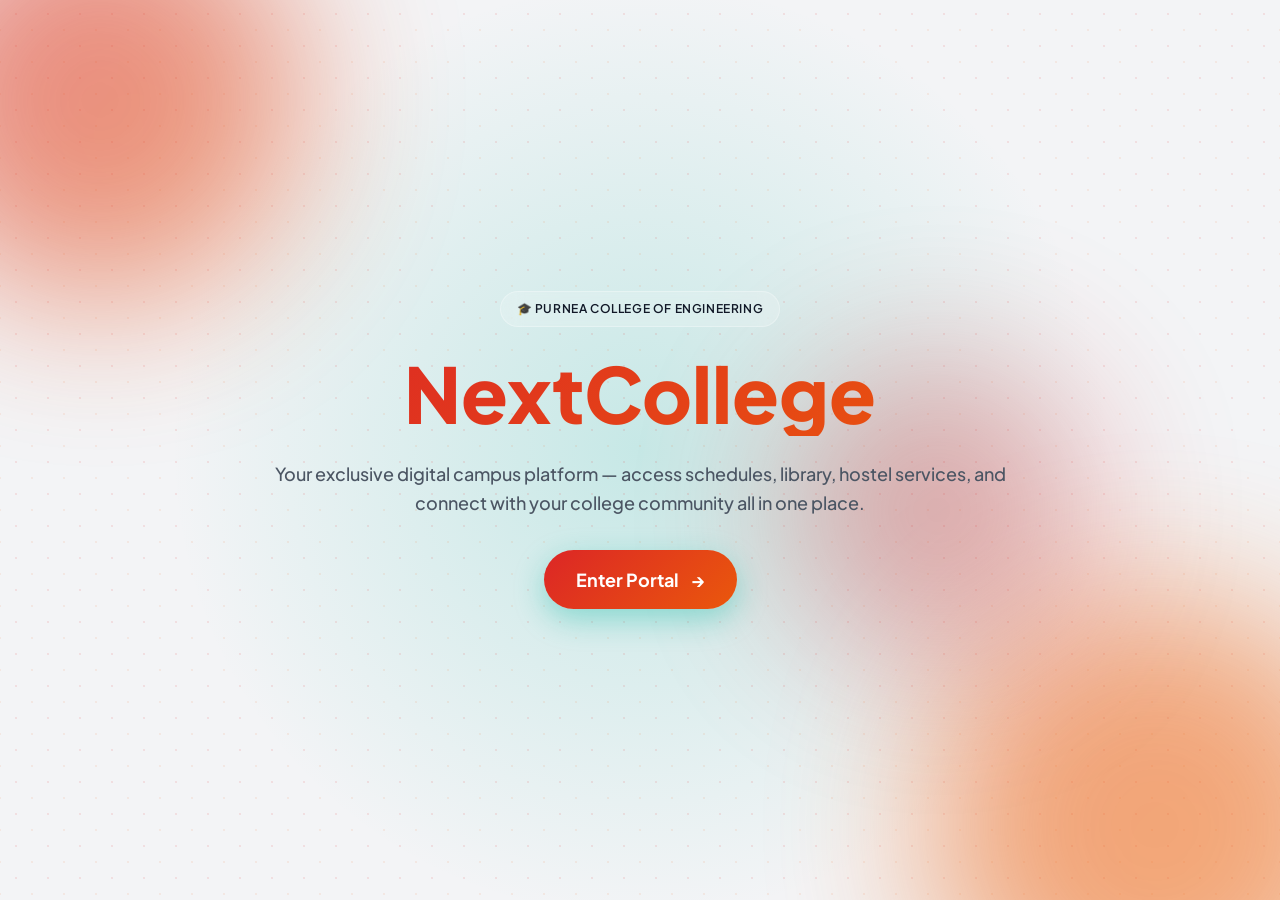
==== commit e3534602: "this has to many bugs" ====
--- a/index.html
+++ b/index.html
@@ -4,8 +4,8 @@
 <head>
   <meta charset="UTF-8">
   <meta name="viewport" content="width=device-width, initial-scale=1.0">
-  <meta name="description" content="Campus Platform — Introduction">
-  <title>Welcome to Campus Platform</title>
+  <meta name="description" content="NextCollege — Exclusively for Purnea College of Engineering">
+  <title>NextCollege — Purnea College of Engineering</title>
   <link rel="stylesheet" href="css/variables.css">
   <link rel="stylesheet" href="css/base.css">
   <link rel="stylesheet" href="css/components.css">
@@ -93,13 +93,12 @@
 
   <div class="intro-page">
     <div class="intro-content">
-      <div class="hero-badge" style="margin: 0 auto var(--sp-6);">🚀 The Future of Education</div>
-      <h1 class="intro-title">Campus Platform</h1>
-      <p class="intro-desc">Experience a unified digital ecosystem designed for students, faculty, and administration.
-        Seamlessly manage schedules, access the digital library, and communicate campus-wide.</p>
+      <div class="hero-badge" style="margin: 0 auto var(--sp-6);">🎓 Purnea College of Engineering</div>
+      <h1 class="intro-title">NextCollege</h1>
+      <p class="intro-desc">Your exclusive digital campus platform — access schedules, library, hostel services, and connect with your college community all in one place.</p>
 
-      <a href="introduction.html" class="btn-get-started">
-        Get Started <span>→</span>
+      <a href="portals.html" class="btn-get-started">
+        Enter Portal <span>→</span>
       </a>
     </div>
   </div>
--- a/css/variables.css
+++ b/css/variables.css
@@ -57,41 +57,34 @@
   --clr-neutral-900: #230e09;
   --clr-neutral-950: #110504;
 
-  /* ── Semantic Colors (Light / Neumorphism Theme - Max Contrast) ── */
-  --bg-body:        #e9ded4;   /* Warm parchment base */
-  --bg-surface:     #e9ded4;   /* Same as body for neumorphic bevels */
-  --bg-surface-alt: #dfcfc3;   /* Deeper warm tone for inset inputs */
-  --bg-glass:       rgba(233, 222, 212, 0.95);
-  --bg-glass-hover: rgba(233, 222, 212, 1);
-  --bg-sidebar:     #e9ded4;
-  --bg-input:       #ffffff;   /* Pure white inputs for maximum contrast */
-  --bg-overlay:     rgba(15, 4, 2, 0.75);
+  /* ── Semantic Colors (Light / Flat Theme) ── */
+  --bg-body:        #f3f4f6;   /* Clean light gray base */
+  --bg-surface:     #ffffff;   /* Clean white surface */
+  --bg-surface-alt: #f9fafb;   /* Slightly off-white for secondary areas */
+  --bg-glass:       rgba(255, 255, 255, 0.85);
+  --bg-glass-hover: rgba(255, 255, 255, 1);
+  --bg-sidebar:     #ffffff;
+  --bg-input:       #ffffff;
+  --bg-overlay:     rgba(15, 23, 42, 0.75);
 
-  --text-primary:   #000000;   /* Pure black for maximum crisp contrast */
-  --text-secondary: #241009;   /* Deep dark warm brown */
-  --text-tertiary:  #54281c;   /* Dark high-visibility tertiary text */
+  --text-primary:   #111827;
+  --text-secondary: #4b5563;
+  --text-tertiary:  #6b7280;
   --text-inverse:   #ffffff;
-  --text-link:      #b91c1c;   /* Deep high-contrast crimson red */
+  --text-link:      #dc2626;
 
-  --border-color:   #9e8677;   /* High contrast sharp border */
-  --border-light:   rgba(158, 134, 119, 0.8);
+  --border-color:   #e5e7eb;
+  --border-light:   #f3f4f6;
 
-  /* ── Neumorphism Shadows (High Contrast Crisp 3D) ── */
-  --neu-shadow:       6px 6px 14px #bca89a, -6px -6px 14px #ffffff;
-  --neu-shadow-sm:    3px 3px 8px  #bca89a, -3px -3px 8px  #ffffff;
-  --neu-shadow-lg:    10px 10px 24px #b09b8d, -10px -10px 24px #ffffff;
-  --neu-shadow-inset: inset 4px 4px 10px #bca89a, inset -4px -4px 10px #ffffff;
-  --neu-shadow-pressed: inset 3px 3px 8px #b09b8d, inset -3px -3px 8px #ffffff;
-
-  /* Standard shadows for compatibility */
-  --shadow-xs:    var(--neu-shadow-sm);
-  --shadow-sm:    var(--neu-shadow-sm);
-  --shadow-md:    var(--neu-shadow);
-  --shadow-lg:    var(--neu-shadow-lg);
-  --shadow-xl:    var(--neu-shadow-lg);
-  --shadow-2xl:   var(--neu-shadow-lg);
+  /* ── Standard Shadows ── */
+  --shadow-xs:    0 1px 2px 0 rgba(0, 0, 0, 0.05);
+  --shadow-sm:    0 1px 3px 0 rgba(0, 0, 0, 0.1), 0 1px 2px -1px rgba(0, 0, 0, 0.06);
+  --shadow-md:    0 4px 6px -1px rgba(0, 0, 0, 0.1), 0 2px 4px -2px rgba(0, 0, 0, 0.06);
+  --shadow-lg:    0 10px 15px -3px rgba(0, 0, 0, 0.1), 0 4px 6px -4px rgba(0, 0, 0, 0.05);
+  --shadow-xl:    0 20px 25px -5px rgba(0, 0, 0, 0.1), 0 8px 10px -6px rgba(0, 0, 0, 0.01);
+  --shadow-2xl:   0 25px 50px -12px rgba(0, 0, 0, 0.25);
   --shadow-glow:  0 0 24px rgba(220, 38, 38, 0.4);
-  --shadow-glass: var(--neu-shadow);
+  --shadow-glass: 0 8px 32px 0 rgba(31, 38, 135, 0.07);
 
   /* ── Gradients — Crimson Red & Orange ── */
   --grad-primary:   linear-gradient(135deg, #dc2626 0%, #ea580c 100%);
--- a/css/components.css
+++ b/css/components.css
@@ -5,24 +5,24 @@
 /* ── Cards ── */
 .card {
   background: var(--bg-surface);
-  border: none;
+  border: 1px solid var(--border-light);
   border-radius: var(--radius-xl);
   padding: var(--sp-6);
-  box-shadow: var(--neu-shadow);
+  box-shadow: var(--shadow-md);
   transition: transform var(--transition-base), box-shadow var(--transition-base);
 }
 
 .card:hover {
   transform: translateY(-3px);
-  box-shadow: var(--neu-shadow-lg);
+  box-shadow: var(--shadow-lg);
 }
 
 .card-flat {
   background: var(--bg-surface-alt);
-  border: none;
+  border: 1px solid var(--border-light);
   border-radius: var(--radius-xl);
   padding: var(--sp-6);
-  box-shadow: var(--neu-shadow-sm);
+  box-shadow: var(--shadow-sm);
 }
 
 .card-gradient {
@@ -66,7 +66,7 @@
   justify-content: center;
   font-size: 1.25rem;
   flex-shrink: 0;
-  box-shadow: var(--neu-shadow-sm);
+  box-shadow: var(--shadow-sm);
 }
 
 .card-icon.primary { background: rgba(220, 38, 38, 0.15); color: var(--clr-crimson-600); }
@@ -108,13 +108,13 @@
 .btn-secondary {
   background: var(--bg-surface);
   color: var(--text-primary);
-  border: none;
-  box-shadow: var(--neu-shadow-sm);
+  border: 1px solid var(--border-color);
+  box-shadow: var(--shadow-sm);
 }
 
 .btn-secondary:hover {
   background: var(--bg-surface-alt);
-  box-shadow: var(--neu-shadow-pressed);
+  box-shadow: var(--shadow-sm);
 }
 
 .btn-accent {
@@ -127,6 +127,34 @@
   background: var(--grad-danger);
   color: white;
   box-shadow: 0 4px 14px rgba(244,63,94,0.35);
+}
+
+.btn-danger:hover {
+  transform: translateY(-1px);
+  box-shadow: 0 6px 20px rgba(244,63,94,0.5);
+}
+
+.btn-warning {
+  background: linear-gradient(135deg, #f59e0b, #d97706);
+  color: white;
+  box-shadow: 0 4px 14px rgba(245,158,11,0.35);
+}
+
+.btn-warning:hover {
+  transform: translateY(-1px);
+  box-shadow: 0 6px 20px rgba(245,158,11,0.5);
+}
+
+.btn-outline {
+  background: transparent;
+  color: var(--text-primary);
+  border: 1.5px solid var(--border-color);
+}
+
+.btn-outline:hover {
+  background: var(--bg-surface-alt);
+  border-color: var(--clr-primary-500);
+  color: var(--clr-primary-500);
 }
 
 .btn-ghost {
@@ -181,12 +209,14 @@
   border-radius: var(--radius-lg);
   font-size: var(--fs-base);
   color: var(--text-primary);
-  box-shadow: var(--neu-shadow-inset);
+  border: 1px solid var(--border-color);
+  box-shadow: var(--shadow-xs);
   transition: all var(--transition-base);
 }
 
 .form-input:focus {
-  box-shadow: var(--neu-shadow-inset), 0 0 0 2px var(--clr-primary-500);
+  box-shadow: 0 0 0 2px var(--clr-primary-500);
+  border-color: var(--clr-primary-500);
 }
 
 .form-input::placeholder {
@@ -476,16 +506,17 @@
   width: 100%;
   padding: var(--sp-3) var(--sp-4) var(--sp-3) 2.75rem;
   background: var(--bg-surface);
-  border: none;
+  border: 1px solid var(--border-color);
   border-radius: var(--radius-full);
   font-size: var(--fs-sm);
   color: var(--text-primary);
-  box-shadow: var(--neu-shadow-inset);
+  box-shadow: var(--shadow-xs);
   transition: all var(--transition-base);
 }
 
 .search-bar input:focus {
-  box-shadow: var(--neu-shadow-inset), 0 0 0 2px var(--clr-primary-500);
+  box-shadow: 0 0 0 2px var(--clr-primary-500);
+  border-color: var(--clr-primary-500);
   background: var(--bg-input);
 }
 
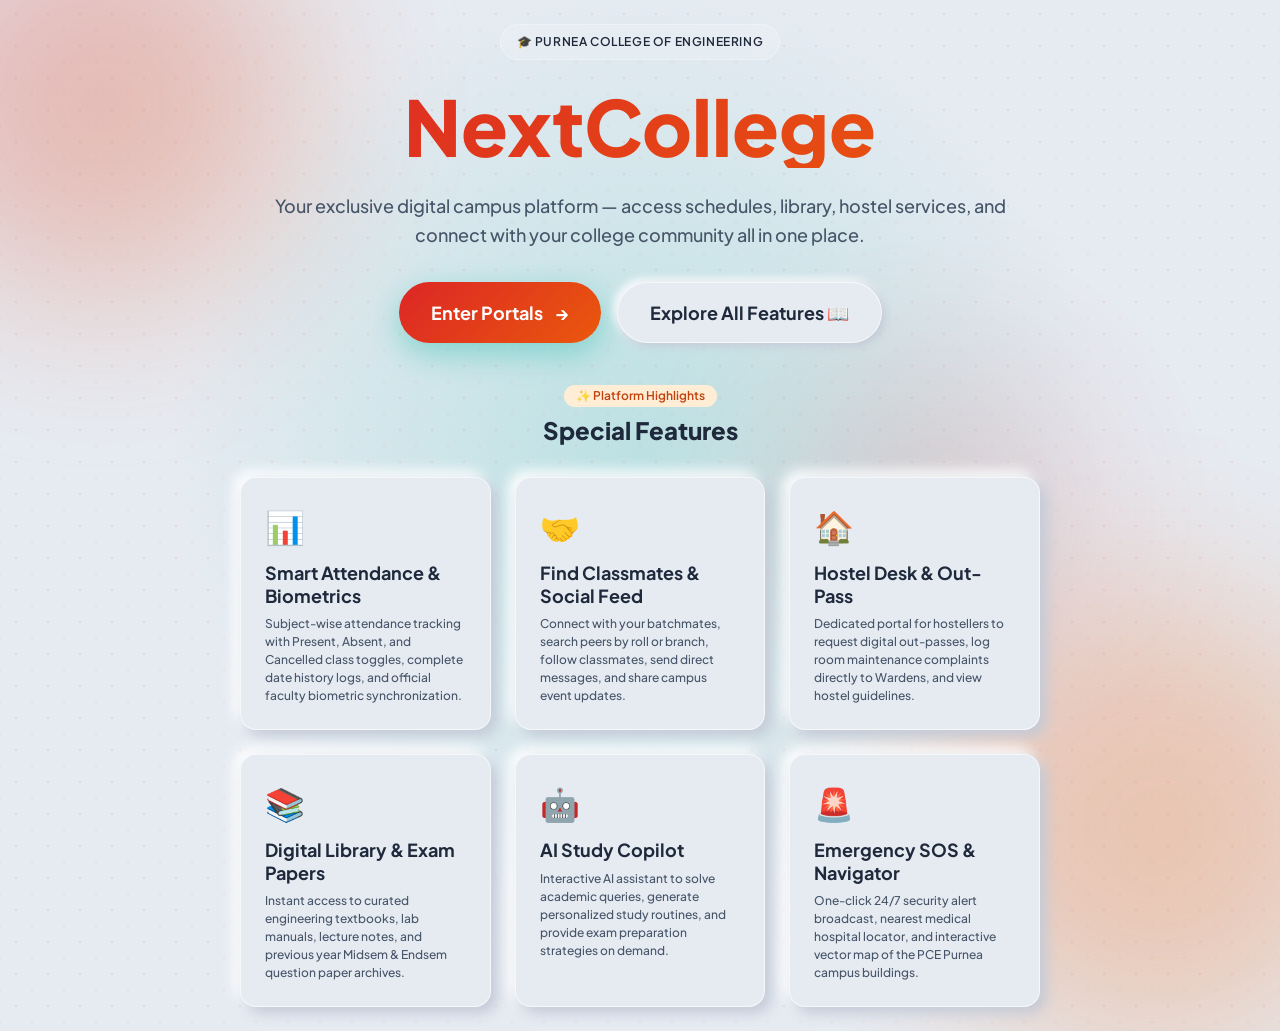
==== commit dc552631: "final version v3" ====
--- a/index.html
+++ b/index.html
@@ -97,9 +97,75 @@
       <h1 class="intro-title">NextCollege</h1>
       <p class="intro-desc">Your exclusive digital campus platform — access schedules, library, hostel services, and connect with your college community all in one place.</p>
 
-      <a href="portals.html" class="btn-get-started">
-        Enter Portal <span>→</span>
-      </a>
+      <div style="display:flex; justify-content:center; gap:var(--sp-4); margin-bottom:var(--sp-8); flex-wrap:wrap;">
+        <a href="portals.html" class="btn-get-started">
+          Enter Portals <span>→</span>
+        </a>
+        <a href="introduction.html" class="btn-outline" style="border-radius:var(--radius-full); padding:var(--sp-4) var(--sp-8); font-size:var(--fs-lg); font-weight:var(--fw-bold); text-decoration:none;">
+          Explore All Features 📖
+        </a>
+      </div>
+
+      <!-- Feature Showcase Grid -->
+      <div style="margin-top: var(--sp-10); text-align: left;">
+        <div style="text-align: center; margin-bottom: var(--sp-8);">
+          <span class="badge badge-primary" style="margin-bottom: var(--sp-2);">✨ Platform Highlights</span>
+          <h2 style="font-size: var(--fs-2xl); font-weight: var(--fw-extrabold); color: var(--text-primary);">Special Features</h2>
+        </div>
+
+        <div style="display: grid; grid-template-columns: repeat(auto-fit, minmax(250px, 1fr)); gap: var(--sp-6);">
+          
+          <div class="card" style="padding: var(--sp-6); transition: transform 0.3s ease;">
+            <div style="font-size: 2rem; margin-bottom: var(--sp-3);">📊</div>
+            <h3 style="font-size: var(--fs-lg); margin-bottom: var(--sp-2); color: var(--text-primary);">Smart Attendance & Biometrics</h3>
+            <p style="font-size: var(--fs-xs); color: var(--text-secondary); line-height: 1.5; margin: 0;">
+              Subject-wise attendance tracking with Present, Absent, and Cancelled class toggles, complete date history logs, and official faculty biometric synchronization.
+            </p>
+          </div>
+
+          <div class="card" style="padding: var(--sp-6); transition: transform 0.3s ease;">
+            <div style="font-size: 2rem; margin-bottom: var(--sp-3);">🤝</div>
+            <h3 style="font-size: var(--fs-lg); margin-bottom: var(--sp-2); color: var(--text-primary);">Find Classmates & Social Feed</h3>
+            <p style="font-size: var(--fs-xs); color: var(--text-secondary); line-height: 1.5; margin: 0;">
+              Connect with your batchmates, search peers by roll or branch, follow classmates, send direct messages, and share campus event updates.
+            </p>
+          </div>
+
+          <div class="card" style="padding: var(--sp-6); transition: transform 0.3s ease;">
+            <div style="font-size: 2rem; margin-bottom: var(--sp-3);">🏠</div>
+            <h3 style="font-size: var(--fs-lg); margin-bottom: var(--sp-2); color: var(--text-primary);">Hostel Desk & Out-Pass</h3>
+            <p style="font-size: var(--fs-xs); color: var(--text-secondary); line-height: 1.5; margin: 0;">
+              Dedicated portal for hostellers to request digital out-passes, log room maintenance complaints directly to Wardens, and view hostel guidelines.
+            </p>
+          </div>
+
+          <div class="card" style="padding: var(--sp-6); transition: transform 0.3s ease;">
+            <div style="font-size: 2rem; margin-bottom: var(--sp-3);">📚</div>
+            <h3 style="font-size: var(--fs-lg); margin-bottom: var(--sp-2); color: var(--text-primary);">Digital Library & Exam Papers</h3>
+            <p style="font-size: var(--fs-xs); color: var(--text-secondary); line-height: 1.5; margin: 0;">
+              Instant access to curated engineering textbooks, lab manuals, lecture notes, and previous year Midsem & Endsem question paper archives.
+            </p>
+          </div>
+
+          <div class="card" style="padding: var(--sp-6); transition: transform 0.3s ease;">
+            <div style="font-size: 2rem; margin-bottom: var(--sp-3);">🤖</div>
+            <h3 style="font-size: var(--fs-lg); margin-bottom: var(--sp-2); color: var(--text-primary);">AI Study Copilot</h3>
+            <p style="font-size: var(--fs-xs); color: var(--text-secondary); line-height: 1.5; margin: 0;">
+              Interactive AI assistant to solve academic queries, generate personalized study routines, and provide exam preparation strategies on demand.
+            </p>
+          </div>
+
+          <div class="card" style="padding: var(--sp-6); transition: transform 0.3s ease;">
+            <div style="font-size: 2rem; margin-bottom: var(--sp-3);">🚨</div>
+            <h3 style="font-size: var(--fs-lg); margin-bottom: var(--sp-2); color: var(--text-primary);">Emergency SOS & Navigator</h3>
+            <p style="font-size: var(--fs-xs); color: var(--text-secondary); line-height: 1.5; margin: 0;">
+              One-click 24/7 security alert broadcast, nearest medical hospital locator, and interactive vector map of the PCE Purnea campus buildings.
+            </p>
+          </div>
+
+        </div>
+      </div>
+
     </div>
   </div>
 
--- a/css/variables.css
+++ b/css/variables.css
@@ -57,34 +57,42 @@
   --clr-neutral-900: #230e09;
   --clr-neutral-950: #110504;
 
-  /* ── Semantic Colors (Light / Flat Theme) ── */
-  --bg-body:        #f3f4f6;   /* Clean light gray base */
-  --bg-surface:     #ffffff;   /* Clean white surface */
-  --bg-surface-alt: #f9fafb;   /* Slightly off-white for secondary areas */
-  --bg-glass:       rgba(255, 255, 255, 0.85);
-  --bg-glass-hover: rgba(255, 255, 255, 1);
-  --bg-sidebar:     #ffffff;
-  --bg-input:       #ffffff;
-  --bg-overlay:     rgba(15, 23, 42, 0.75);
+  /* ── Semantic Colors (Neumorphic Light Theme) ── */
+  --bg-body:        #e6ebf2;   /* Neumorphic soft slate base */
+  --bg-surface:     #e6ebf2;   /* Matching soft surface for 3D extrusion */
+  --bg-surface-alt: #dce2ed;   /* Inset secondary area background */
+  --bg-glass:       rgba(230, 235, 242, 0.90);
+  --bg-glass-hover: rgba(230, 235, 242, 1);
+  --bg-sidebar:     #e6ebf2;
+  --bg-input:       #e6ebf2;
+  --bg-overlay:     rgba(15, 23, 42, 0.65);
 
-  --text-primary:   #111827;
-  --text-secondary: #4b5563;
-  --text-tertiary:  #6b7280;
+  --text-primary:   #1e293b;
+  --text-secondary: #475569;
+  --text-tertiary:  #64748b;
   --text-inverse:   #ffffff;
   --text-link:      #dc2626;
 
-  --border-color:   #e5e7eb;
-  --border-light:   #f3f4f6;
+  --border-color:   rgba(255, 255, 255, 0.6);
+  --border-light:   rgba(255, 255, 255, 0.4);
 
-  /* ── Standard Shadows ── */
-  --shadow-xs:    0 1px 2px 0 rgba(0, 0, 0, 0.05);
-  --shadow-sm:    0 1px 3px 0 rgba(0, 0, 0, 0.1), 0 1px 2px -1px rgba(0, 0, 0, 0.06);
-  --shadow-md:    0 4px 6px -1px rgba(0, 0, 0, 0.1), 0 2px 4px -2px rgba(0, 0, 0, 0.06);
-  --shadow-lg:    0 10px 15px -3px rgba(0, 0, 0, 0.1), 0 4px 6px -4px rgba(0, 0, 0, 0.05);
-  --shadow-xl:    0 20px 25px -5px rgba(0, 0, 0, 0.1), 0 8px 10px -6px rgba(0, 0, 0, 0.01);
-  --shadow-2xl:   0 25px 50px -12px rgba(0, 0, 0, 0.25);
-  --shadow-glow:  0 0 24px rgba(220, 38, 38, 0.4);
-  --shadow-glass: 0 8px 32px 0 rgba(31, 38, 135, 0.07);
+  /* ── Neumorphism Dual Shadow Tokens (Light Mode) ── */
+  --neu-shadow:        6px 6px 14px #c2c9d6, -6px -6px 14px #ffffff;
+  --neu-shadow-sm:     3px 3px 8px #c2c9d6, -3px -3px 8px #ffffff;
+  --neu-shadow-lg:     12px 12px 28px #b8c1d2, -12px -12px 28px #ffffff;
+  --neu-shadow-inset:  inset 3px 3px 6px #c2c9d6, inset -3px -3px 6px #ffffff;
+  --neu-shadow-pressed:inset 4px 4px 8px #b8c1d2, inset -4px -4px 8px #ffffff;
+  --neu-shadow-convex: linear-gradient(145deg, #f6faef, #cfd7e3);
+
+  /* ── Standard Shadows Mapped to Neumorphic Depth ── */
+  --shadow-xs:    var(--neu-shadow-sm);
+  --shadow-sm:    var(--neu-shadow-sm);
+  --shadow-md:    var(--neu-shadow);
+  --shadow-lg:    var(--neu-shadow-lg);
+  --shadow-xl:    var(--neu-shadow-lg);
+  --shadow-2xl:   var(--neu-shadow-lg);
+  --shadow-glow:  0 0 12px rgba(220, 38, 38, 0.18);
+  --shadow-glass: var(--neu-shadow);
 
   /* ── Gradients — Crimson Red & Orange ── */
   --grad-primary:   linear-gradient(135deg, #dc2626 0%, #ea580c 100%);
--- a/css/components.css
+++ b/css/components.css
@@ -5,24 +5,24 @@
 /* ── Cards ── */
 .card {
   background: var(--bg-surface);
+  border: 1px solid var(--border-color);
+  border-radius: var(--radius-xl);
+  padding: var(--sp-6);
+  box-shadow: var(--neu-shadow);
+  transition: transform var(--transition-base), box-shadow var(--transition-base);
+}
+
+.card:hover {
+  transform: translateY(-2px);
+  box-shadow: var(--neu-shadow-lg);
+}
+
+.card-flat {
+  background: var(--bg-surface);
   border: 1px solid var(--border-light);
   border-radius: var(--radius-xl);
   padding: var(--sp-6);
-  box-shadow: var(--shadow-md);
-  transition: transform var(--transition-base), box-shadow var(--transition-base);
-}
-
-.card:hover {
-  transform: translateY(-3px);
-  box-shadow: var(--shadow-lg);
-}
-
-.card-flat {
-  background: var(--bg-surface-alt);
-  border: 1px solid var(--border-light);
-  border-radius: var(--radius-xl);
-  padding: var(--sp-6);
-  box-shadow: var(--shadow-sm);
+  box-shadow: var(--neu-shadow-inset);
 }
 
 .card-gradient {
@@ -31,7 +31,7 @@
   border-radius: var(--radius-xl);
   padding: var(--sp-6);
   color: white;
-  box-shadow: 0 12px 30px rgba(220, 38, 38, 0.4);
+  box-shadow: var(--neu-shadow-lg), 0 8px 24px rgba(220, 38, 38, 0.3);
 }
 
 .card-gradient h1, .card-gradient h2, .card-gradient h3,
@@ -66,14 +66,15 @@
   justify-content: center;
   font-size: 1.25rem;
   flex-shrink: 0;
-  box-shadow: var(--shadow-sm);
-}
-
-.card-icon.primary { background: rgba(220, 38, 38, 0.15); color: var(--clr-crimson-600); }
-.card-icon.accent { background: rgba(234, 88, 12, 0.15); color: var(--clr-primary-600); }
-.card-icon.warning { background: rgba(245, 158, 11, 0.15); color: var(--clr-warning-600); }
-.card-icon.danger { background: rgba(220, 38, 38, 0.15); color: var(--clr-crimson-600); }
-.card-icon.success { background: rgba(16, 185, 129, 0.15); color: var(--clr-success-600); }
+  box-shadow: var(--neu-shadow-sm);
+  background: var(--bg-surface);
+}
+
+.card-icon.primary { background: rgba(220, 38, 38, 0.12); color: var(--clr-crimson-600); box-shadow: var(--neu-shadow-sm); }
+.card-icon.accent { background: rgba(234, 88, 12, 0.12); color: var(--clr-primary-600); box-shadow: var(--neu-shadow-sm); }
+.card-icon.warning { background: rgba(245, 158, 11, 0.12); color: var(--clr-warning-600); box-shadow: var(--neu-shadow-sm); }
+.card-icon.danger { background: rgba(220, 38, 38, 0.12); color: var(--clr-crimson-600); box-shadow: var(--neu-shadow-sm); }
+.card-icon.success { background: rgba(16, 185, 129, 0.12); color: var(--clr-success-600); box-shadow: var(--neu-shadow-sm); }
 
 /* ── Buttons ── */
 .btn {
@@ -86,73 +87,100 @@
   font-weight: var(--fw-bold);
   font-size: var(--fs-sm);
   cursor: pointer;
-  border: none;
+  border: 1px solid var(--border-color);
+  background: var(--bg-surface);
+  color: var(--text-primary);
+  box-shadow: var(--neu-shadow-sm);
   transition: all var(--transition-base);
   white-space: nowrap;
   position: relative;
   overflow: hidden;
   line-height: 1.4;
+  user-select: none;
+}
+
+.btn:hover {
+  box-shadow: var(--neu-shadow);
+  transform: translateY(-1px);
+}
+
+.btn:active {
+  box-shadow: var(--neu-shadow-pressed);
+  transform: translateY(1px);
 }
 
 .btn-primary {
   background: var(--grad-primary);
   color: white;
-  box-shadow: 0 6px 18px rgba(220, 38, 38, 0.45);
+  border: none;
+  box-shadow: 4px 4px 12px rgba(220, 38, 38, 0.35), -4px -4px 12px rgba(255, 255, 255, 0.2);
 }
 
 .btn-primary:hover {
-  box-shadow: 0 8px 24px rgba(220, 38, 38, 0.6);
-  transform: translateY(-2px);
+  box-shadow: 6px 6px 18px rgba(220, 38, 38, 0.5), -6px -6px 18px rgba(255, 255, 255, 0.3);
+  transform: translateY(-1px);
+}
+
+.btn-primary:active {
+  box-shadow: inset 3px 3px 6px rgba(0, 0, 0, 0.3), inset -3px -3px 6px rgba(255, 255, 255, 0.2);
 }
 
 .btn-secondary {
   background: var(--bg-surface);
   color: var(--text-primary);
   border: 1px solid var(--border-color);
-  box-shadow: var(--shadow-sm);
+  box-shadow: var(--neu-shadow-sm);
 }
 
 .btn-secondary:hover {
-  background: var(--bg-surface-alt);
-  box-shadow: var(--shadow-sm);
+  background: var(--bg-surface);
+  box-shadow: var(--neu-shadow);
+}
+
+.btn-secondary:active {
+  box-shadow: var(--neu-shadow-pressed);
 }
 
 .btn-accent {
   background: var(--grad-accent);
   color: white;
-  box-shadow: 0 6px 18px rgba(234, 88, 12, 0.45);
+  border: none;
+  box-shadow: 4px 4px 12px rgba(234, 88, 12, 0.35), -4px -4px 12px rgba(255, 255, 255, 0.2);
 }
 
 .btn-danger {
   background: var(--grad-danger);
   color: white;
-  box-shadow: 0 4px 14px rgba(244,63,94,0.35);
+  border: none;
+  box-shadow: 4px 4px 12px rgba(244, 63, 94, 0.35), -4px -4px 12px rgba(255, 255, 255, 0.2);
 }
 
 .btn-danger:hover {
   transform: translateY(-1px);
-  box-shadow: 0 6px 20px rgba(244,63,94,0.5);
+  box-shadow: 6px 6px 18px rgba(244, 63, 94, 0.5);
 }
 
 .btn-warning {
   background: linear-gradient(135deg, #f59e0b, #d97706);
   color: white;
-  box-shadow: 0 4px 14px rgba(245,158,11,0.35);
+  border: none;
+  box-shadow: 4px 4px 12px rgba(245, 158, 11, 0.35), -4px -4px 12px rgba(255, 255, 255, 0.2);
 }
 
 .btn-warning:hover {
   transform: translateY(-1px);
-  box-shadow: 0 6px 20px rgba(245,158,11,0.5);
+  box-shadow: 6px 6px 18px rgba(245, 158, 11, 0.5);
 }
 
 .btn-outline {
-  background: transparent;
+  background: var(--bg-surface);
   color: var(--text-primary);
   border: 1.5px solid var(--border-color);
+  box-shadow: var(--neu-shadow-sm);
 }
 
 .btn-outline:hover {
-  background: var(--bg-surface-alt);
+  box-shadow: var(--neu-shadow);
   border-color: var(--clr-primary-500);
   color: var(--clr-primary-500);
 }
@@ -160,11 +188,14 @@
 .btn-ghost {
   background: transparent;
   color: var(--text-secondary);
+  border: none;
+  box-shadow: none;
   padding: var(--sp-2) var(--sp-3);
 }
 
 .btn-ghost:hover {
-  background: var(--clr-neutral-100);
+  background: var(--bg-surface);
+  box-shadow: var(--neu-shadow-sm);
   color: var(--text-primary);
 }
 
@@ -185,6 +216,7 @@
   height: 40px;
   padding: 0;
   border-radius: var(--radius-lg);
+  box-shadow: var(--neu-shadow-sm);
 }
 
 /* ── Form Inputs ── */
@@ -205,17 +237,17 @@
   width: 100%;
   padding: var(--sp-3) var(--sp-4);
   background: var(--bg-input);
-  border: none;
+  border: 1.5px solid var(--border-light);
   border-radius: var(--radius-lg);
   font-size: var(--fs-base);
   color: var(--text-primary);
-  border: 1px solid var(--border-color);
-  box-shadow: var(--shadow-xs);
+  box-shadow: var(--neu-shadow-inset);
   transition: all var(--transition-base);
+  outline: none;
 }
 
 .form-input:focus {
-  box-shadow: 0 0 0 2px var(--clr-primary-500);
+  box-shadow: var(--neu-shadow-inset), 0 0 0 2px var(--clr-primary-500);
   border-color: var(--clr-primary-500);
 }
 
@@ -505,17 +537,18 @@
 .search-bar input {
   width: 100%;
   padding: var(--sp-3) var(--sp-4) var(--sp-3) 2.75rem;
-  background: var(--bg-surface);
-  border: 1px solid var(--border-color);
+  background: var(--bg-input);
+  border: 1.5px solid var(--border-light);
   border-radius: var(--radius-full);
   font-size: var(--fs-sm);
   color: var(--text-primary);
-  box-shadow: var(--shadow-xs);
+  box-shadow: var(--neu-shadow-inset);
   transition: all var(--transition-base);
+  outline: none;
 }
 
 .search-bar input:focus {
-  box-shadow: 0 0 0 2px var(--clr-primary-500);
+  box-shadow: var(--neu-shadow-inset), 0 0 0 2px var(--clr-primary-500);
   border-color: var(--clr-primary-500);
   background: var(--bg-input);
 }
@@ -533,15 +566,17 @@
 /* ── Tabs ── */
 .tab-nav {
   display: flex;
-  gap: var(--sp-1);
-  background: var(--clr-neutral-100);
-  padding: var(--sp-1);
+  gap: var(--sp-2);
+  background: var(--bg-surface);
+  padding: var(--sp-2);
   border-radius: var(--radius-xl);
+  box-shadow: var(--neu-shadow-inset);
   overflow-x: auto;
+  border: 1px solid var(--border-light);
 }
 
 .tab-btn {
-  padding: var(--sp-2) var(--sp-5);
+  padding: var(--sp-2.5) var(--sp-5);
   border-radius: var(--radius-lg);
   font-size: var(--fs-sm);
   font-weight: var(--fw-medium);
@@ -555,13 +590,14 @@
 
 .tab-btn:hover {
   color: var(--text-primary);
+  box-shadow: var(--neu-shadow-sm);
 }
 
 .tab-btn.active {
   background: var(--bg-surface);
   color: var(--clr-primary-600);
-  font-weight: var(--fw-semibold);
-  box-shadow: var(--shadow-sm);
+  font-weight: var(--fw-bold);
+  box-shadow: var(--neu-shadow-sm);
 }
 
 /* ── Progress Ring ── */
--- a/css/themes.css
+++ b/css/themes.css
@@ -3,30 +3,31 @@
    ============================================ */
 
 [data-theme="dark"] {
-  --bg-body:        #05070c;   /* Deepest dark slate black */
-  --bg-surface:     #05070c;
-  --bg-surface-alt: #0f172a;   /* High contrast slate surface layer */
-  --bg-glass:       rgba(15, 23, 42, 0.95);
-  --bg-glass-hover: rgba(30, 41, 59, 0.98);
-  --bg-sidebar:     #05070c;
-  --bg-input:       #1e293b;   /* Solid dark slate input background */
-  --bg-overlay:     rgba(0, 0, 0, 0.80);
-
-  --text-primary:   #ffffff;   /* Pure white text for absolute maximum contrast */
-  --text-secondary: #f1f5f9;   /* Near white secondary text */
-  --text-tertiary:  #cbd5e1;   /* High-visibility slate tertiary text */
-  --text-inverse:   #05070c;
+  --bg-body:        #0e131f;   /* Rich dark slate neumorphic base */
+  --bg-surface:     #0e131f;   /* Matching surface for 3D extrusion */
+  --bg-surface-alt: #080c14;   /* Inset secondary area background */
+  --bg-glass:       rgba(14, 19, 31, 0.92);
+  --bg-glass-hover: rgba(20, 27, 43, 0.98);
+  --bg-sidebar:     #0e131f;
+  --bg-input:       #080c14;   /* Inset dark input background */
+  --bg-overlay:     rgba(0, 0, 0, 0.82);
+
+  --text-primary:   #f8fafc;
+  --text-secondary: #cbd5e1;
+  --text-tertiary:  #94a3b8;
+  --text-inverse:   #0e131f;
   --text-link:      #f87171;
 
-  --border-color:   #334155;   /* Crisp slate border for sharp separation */
-  --border-light:   rgba(71, 85, 105, 0.7);
-
-  /* Dark neumorphism shadows — Crisp 3D separation */
-  --neu-shadow:        6px 6px 14px #020306, -6px -6px 14px #151e30;
-  --neu-shadow-sm:     3px 3px 8px  #020306, -3px -3px 8px  #151e30;
-  --neu-shadow-lg:     10px 10px 24px #010204, -10px -10px 24px #1b263d;
-  --neu-shadow-inset:  inset 4px 4px 10px #020306, inset -4px -4px 10px #151e30;
-  --neu-shadow-pressed:inset 3px 3px 8px #010204, inset -3px -3px 8px #1b263d;
+  --border-color:   rgba(255, 255, 255, 0.08);
+  --border-light:   rgba(255, 255, 255, 0.04);
+
+  /* Dark neumorphism dual shadows */
+  --neu-shadow:        6px 6px 14px #06080e, -6px -6px 14px #161e30;
+  --neu-shadow-sm:     3px 3px 8px #06080e, -3px -3px 8px #161e30;
+  --neu-shadow-lg:     12px 12px 28px #04060a, -12px -12px 28px #182236;
+  --neu-shadow-inset:  inset 3px 3px 6px #05070c, inset -3px -3px 6px #171f32;
+  --neu-shadow-pressed:inset 4px 4px 8px #04060a, inset -4px -4px 8px #182236;
+  --neu-shadow-convex: linear-gradient(145deg, #101624, #0c101a);
 
   --shadow-xs:    var(--neu-shadow-sm);
   --shadow-sm:    var(--neu-shadow-sm);
@@ -34,7 +35,7 @@
   --shadow-lg:    var(--neu-shadow-lg);
   --shadow-xl:    var(--neu-shadow-lg);
   --shadow-2xl:   var(--neu-shadow-lg);
-  --shadow-glow:  0 0 16px rgba(220, 38, 38, 0.18); /* Low subtle glow */
+  --shadow-glow:  0 0 10px rgba(220, 38, 38, 0.15);
   --shadow-glass: var(--neu-shadow);
 
   --grad-sidebar: linear-gradient(180deg, #450a0a 0%, #7c2d12 40%, #c2410c 100%);
@@ -42,15 +43,15 @@
 
 /* Dark mode component overrides */
 [data-theme="dark"] .btn-secondary {
-  background: var(--bg-surface-alt);
+  background: var(--bg-surface);
   border-color: var(--border-color);
   color: var(--text-primary);
   box-shadow: var(--neu-shadow-sm);
 }
 
 [data-theme="dark"] .btn-secondary:hover {
-  background: #1c2740;
-  border-color: #3b4d70;
+  box-shadow: var(--neu-shadow);
+  border-color: rgba(255,255,255,0.15);
 }
 
 [data-theme="dark"] .btn-ghost:hover {
@@ -132,7 +133,8 @@
 }
 
 [data-theme="dark"] .modal-close:hover {
-  background: #1c2740;
+  box-shadow: var(--neu-shadow);
+  background: var(--bg-surface);
 }
 
 [data-theme="dark"] .toast {
--- a/css/login.css
+++ b/css/login.css
@@ -47,8 +47,8 @@
 .glowing-orb {
   position: absolute;
   border-radius: 50%;
-  filter: blur(80px);
-  opacity: 0.55;
+  filter: blur(90px);
+  opacity: 0.28;
   pointer-events: none;
   animation: floatOrb 14s ease-in-out infinite alternate;
 }
@@ -77,7 +77,7 @@
   top: 40%;
   right: 15%;
   animation-delay: -8s;
-  opacity: 0.35;
+  opacity: 0.15;
 }
 
 @keyframes floatOrb {
@@ -111,7 +111,7 @@
   color: white;
   position: relative;
   overflow: hidden;
-  box-shadow: 0 20px 50px rgba(220, 38, 38, 0.4);
+  box-shadow: 6px 6px 20px rgba(180, 28, 28, 0.2), -4px -4px 12px rgba(255,255,255,0.08);
 }
 
 .login-hero::before {
@@ -236,7 +236,7 @@
   justify-content: center;
   font-size: 1.4rem;
   color: white;
-  box-shadow: 0 6px 18px rgba(220, 38, 38, 0.4);
+  box-shadow: 3px 3px 8px rgba(180, 28, 28, 0.25), -3px -3px 8px rgba(255,255,255,0.15);
 }
 
 .brand-text h2 {
@@ -403,7 +403,7 @@
   border-radius: var(--radius-xl);
   background: var(--grad-primary);
   color: white;
-  box-shadow: 0 8px 25px rgba(220, 38, 38, 0.45);
+  box-shadow: 4px 4px 12px rgba(180, 28, 28, 0.28), -4px -4px 12px rgba(255, 255, 255, 0.12);
   transition: all var(--transition-base);
   border: none;
   cursor: pointer;
@@ -415,11 +415,12 @@
 
 .btn-login-submit:hover {
   transform: translateY(-2px);
-  box-shadow: 0 12px 30px rgba(220, 38, 38, 0.6);
+  box-shadow: 6px 6px 18px rgba(180, 28, 28, 0.38), -6px -6px 18px rgba(255, 255, 255, 0.15);
 }
 
 .btn-login-submit:active {
   transform: scale(0.98);
+  box-shadow: inset 3px 3px 6px rgba(0,0,0,0.25);
 }
 
 /* ── Interactive Demo Chips ── */
@@ -451,20 +452,20 @@
   border-radius: var(--radius-full);
   font-size: var(--fs-xs);
   font-weight: var(--fw-semibold);
-  background: var(--bg-surface-alt);
+  background: var(--bg-surface);
   color: var(--text-secondary);
-  border: 1px solid var(--border-color);
+  border: 1px solid var(--border-light);
   cursor: pointer;
   transition: all var(--transition-fast);
   display: inline-flex;
   align-items: center;
   gap: var(--sp-1);
+  box-shadow: var(--neu-shadow-sm);
 }
 
 .demo-chip:hover {
-  background: var(--clr-primary-100);
+  box-shadow: var(--neu-shadow);
   color: var(--clr-primary-700);
-  border-color: var(--clr-primary-300);
   transform: translateY(-1px);
 }
 
@@ -523,9 +524,8 @@
 }
 
 [data-theme="dark"] .demo-chip:hover {
-  background: rgba(20, 184, 166, 0.2);
+  box-shadow: var(--neu-shadow-lg);
   color: var(--clr-primary-300);
-  border-color: var(--clr-primary-600);
 }
 
 /* ── Responsive Layout ── */
